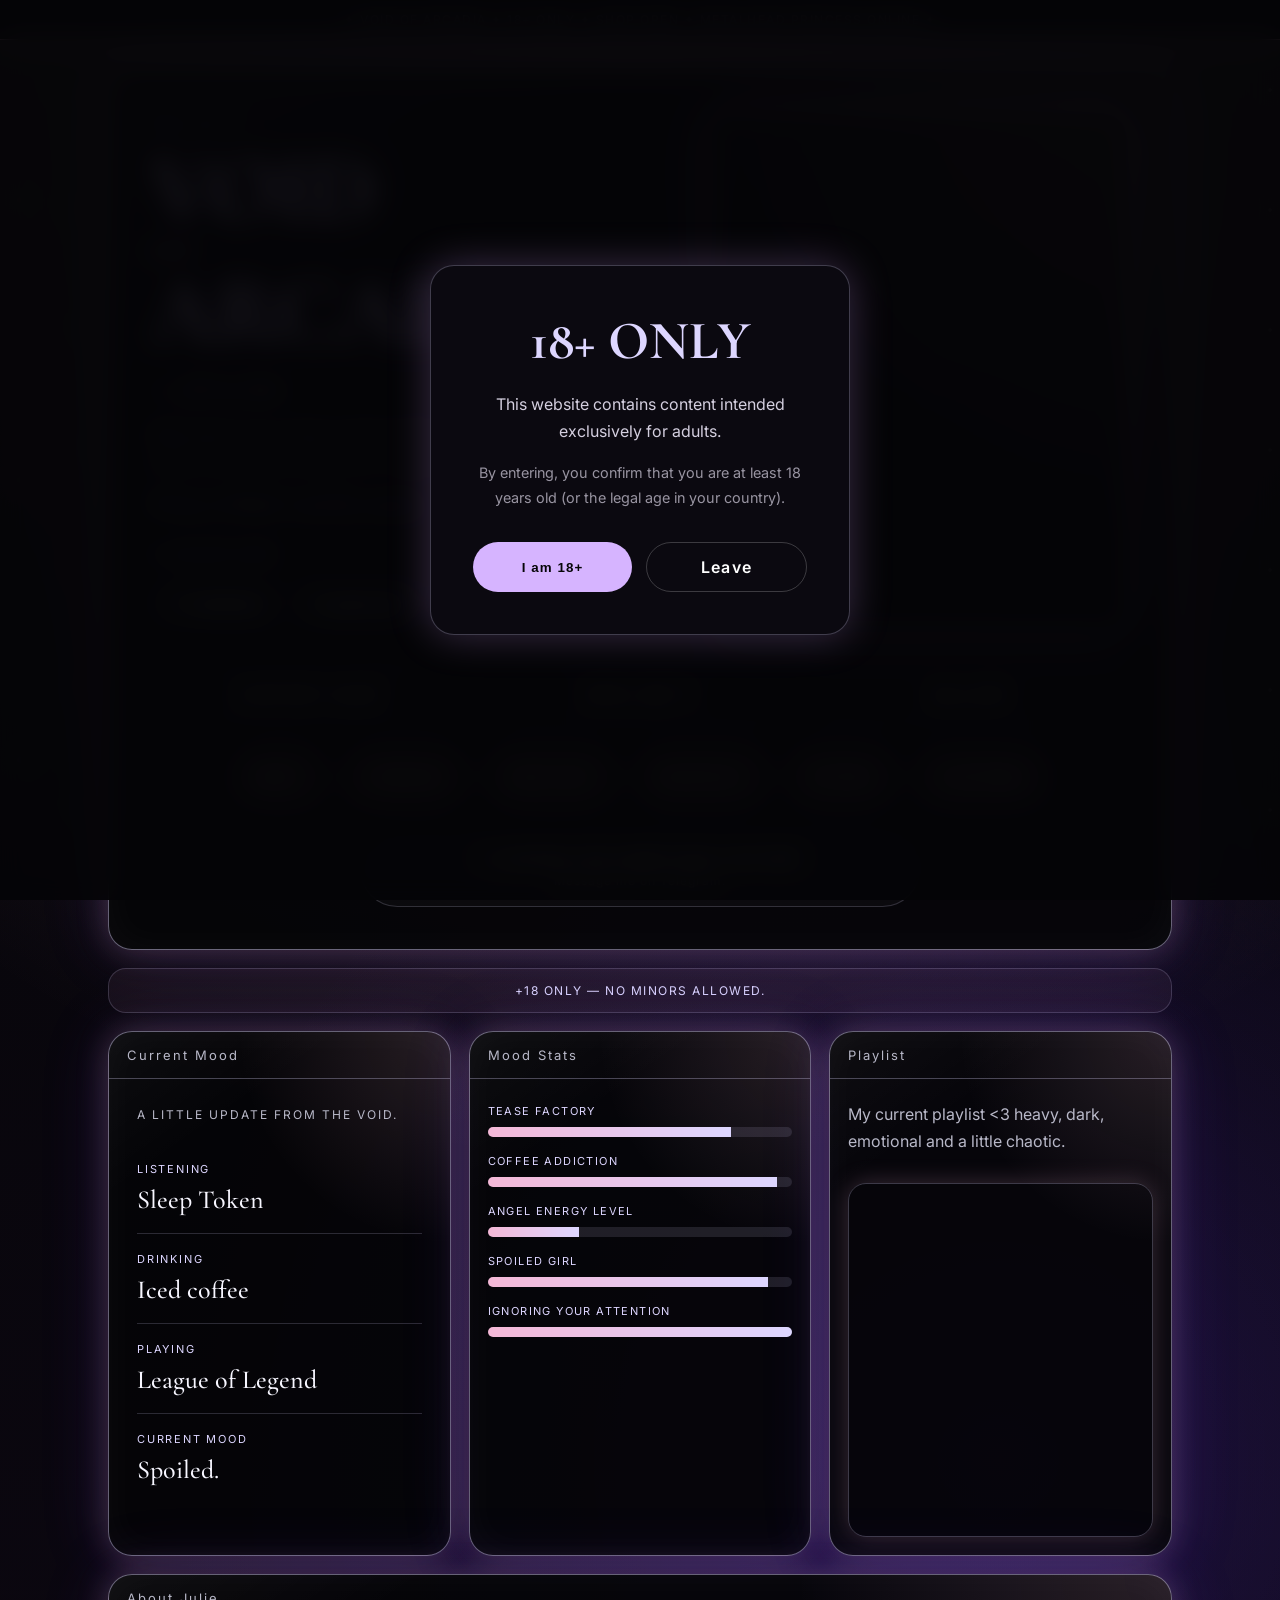
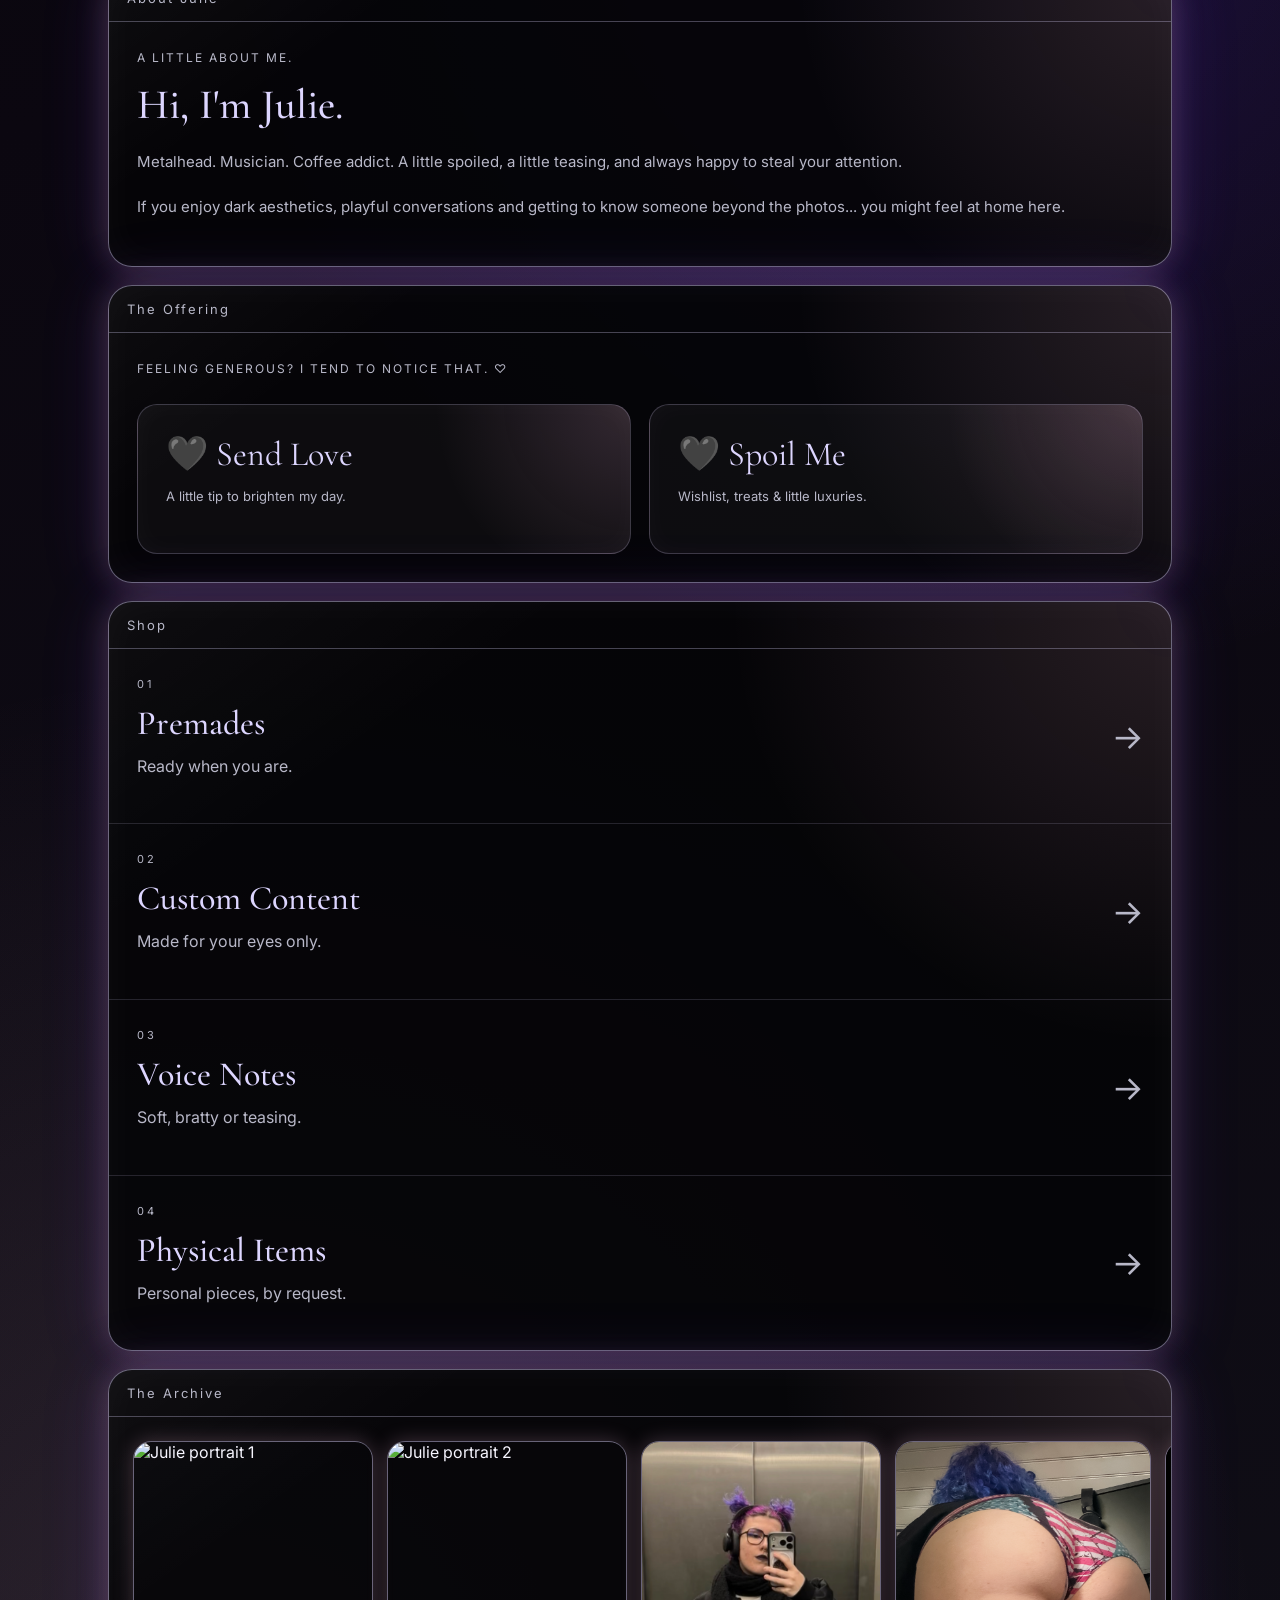
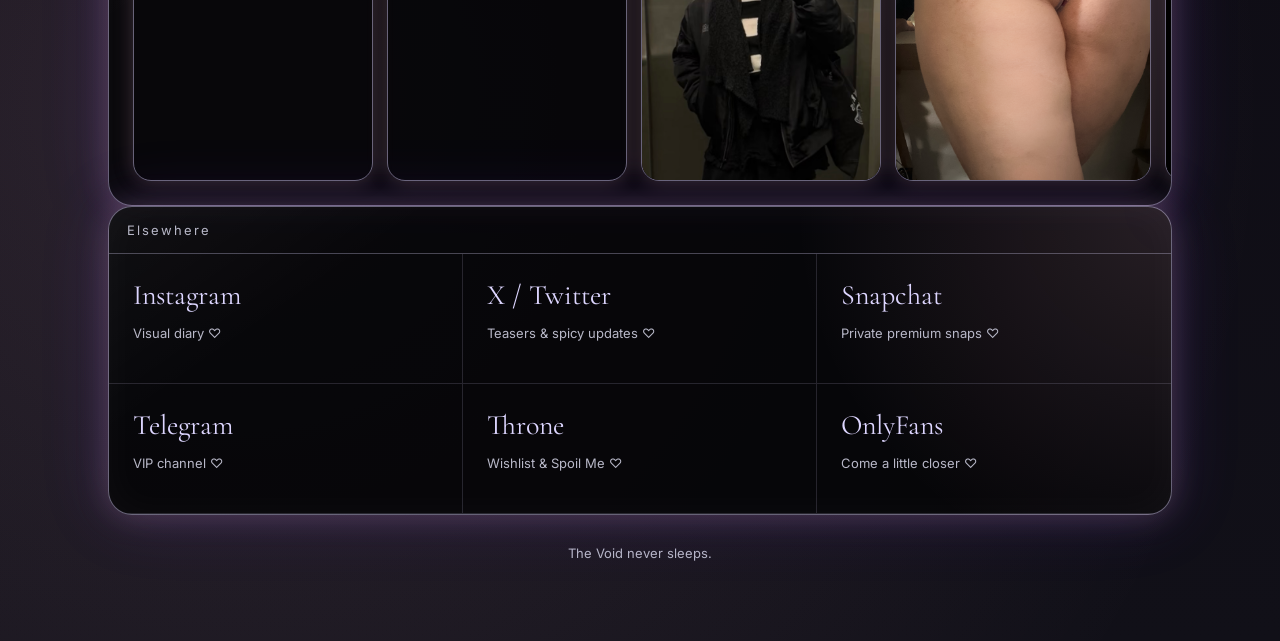
==== index.html @ 0a4e1afe "index.html" ====
<!DOCTYPE html>
<html lang="en">
<head>
  <meta charset="UTF-8" />
  <meta name="viewport" content="width=device-width, initial-scale=1.0" />
  <title>Void of Arcadia</title>

  <link rel="preconnect" href="https://fonts.googleapis.com">
  <link rel="preconnect" href="https://fonts.gstatic.com" crossorigin>
  <link href="https://fonts.googleapis.com/css2?family=Cormorant+Garamond:wght@400;500;600;700&family=Inter:wght@300;400;500;600;700&display=swap" rel="stylesheet">

  <link rel="stylesheet" href="style.css" />
</head>

<body>
  <div class="top-ticker">
    ✦ VOID OF ARCADIA ✦ 18+ ONLY ✦ SHOP OPEN ✦ METALHEAD PRINCESS ONLINE ✦
  </div>

  <div id="age-gate" class="age-gate">
  <div class="age-box">
    <h2>18+ ONLY</h2>

    <p>
      This website contains content intended exclusively for adults.
    </p>

    <p class="age-small">
      By entering, you confirm that you are at least 18 years old (or the legal age in your country).
    </p>

    <div class="age-buttons">
   <button id="enter-site" type="button">I am 18+</button>
      <a href="https://google.com">Leave</a>
    </div>
  </div>
</div>
  
  <main class="page">

    <section class="hero">
      <div class="hero-text">
        <p class="eyebrow">Welcome</p>

        <h1 class="logo-title">
          <span>VOID</span>
          <span>OF</span>
          <span>ARCADIA</span>
        </h1>

        <p class="call-name">— call me Julie.</p>

        <p class="hero-line">Welcome to my little corner of the Void.</p>
        <p class="hero-subline">Where heavy music meets soft obsession.</p>

        <p class="signature">Pretty in black. Loud by nature.</p>

        <p class="online-status">✦ online now</p>

        <div class="tag-list">
          <span>🖤 metalhead</span>
          <span>🎮 gamer girl</span>
          <span>☕ coffee addict</span>
        </div>
      </div>

      <div class="portrait-frame">
  <video
    autoplay
    muted
    loop
    playsinline
    preload="auto">
    <source src="assets/images/PDP.MP4" type="video/mp4">
    Your browser does not support the video tag.
  </video>
</div>

<div class="content-line">

    <span class="active">Brat</span>

    <span class="separator">•</span>

    <span class="active">Femdom</span>

    <span class="separator">•</span>

    <span class="active">Age Play</span>

    <span class="separator">•</span>

    <span class="active">Roleplay</span>

    <span class="separator">•</span>

    <span class="active">Fetish</span>

    <span class="separator">•</span>

    <span class="active">Customs</span>

</div>

<div class="telegram-cta">
    <a href="https://t.me/voidofarcadia" target="_blank" rel="noopener noreferrer">
        <span>✦ Looking for something custom?</span>
        <small>Message me on Telegram.</small>
    </a>
</div>

<nav class="hero-nav">
  <a href="https://onlyfans.com/voidofarcadia" target="_blank" rel="noopener noreferrer">
    Content Shop
</a>
  <a href="https://throne.com/void_of_arcadia" target="_blank" rel="noopener noreferrer">
        Spoil Me ♡
    </a>
    <a href="#gallery">Gallery</a>
</nav>
    </section>

    <section class="age-warning">
  +18 only — no minors allowed.
</section>

<section class="dashboard">

  <article class="panel mood-panel">
    <div class="panel-header">Current Mood</div>

    <div class="panel-content">
      <p class="section-intro">A little update from the Void.</p>

      <div class="mood-list">
        <div class="mood-item">
          <span>Listening</span>
          <strong>Sleep Token</strong>
        </div>

        <div class="mood-item">
          <span>Drinking</span>
          <strong>Iced coffee</strong>
        </div>

        <div class="mood-item">
          <span>Playing</span>
          <strong>League of Legend</strong>
        </div>

        <div class="mood-item">
          <span>Current mood</span>
          <strong>Spoiled.</strong>
        </div>
      </div>
    </div>
  </article>

  <article class="panel stats-panel">
    <div class="panel-header">Mood Stats</div>

  <div class="status-list">

  <div>
    <span>Tease Factory</span>
    <div class="bar"><span style="width:80%"></span></div>
  </div>

  <div>
    <span>Coffee Addiction</span>
    <div class="bar"><span style="width:95%"></span></div>
  </div>

  <div>
    <span>Angel Energy Level</span>
    <div class="bar"><span style="width:30%"></span></div>
  </div>

  <div>
    <span>Spoiled Girl</span>
    <div class="bar"><span style="width:92%"></span></div>
  </div>

  <div>
    <span>Ignoring your attention</span>
    <div class="bar"><span style="width:100%"></span></div>
  </div>
  </article>

  <article class="panel playlist-panel">
    <div class="panel-header">Playlist</div>

   <p class="panel-text">
  My current playlist &lt;3 heavy, dark, emotional and a little chaotic.
</p>

    <div class="spotify-player">
      <iframe
        style="border-radius:12px"
        src="https://open.spotify.com/embed/playlist/5ngXrhkCPc4Lo2xUc4wAb2?utm_source=generator&theme=0&si=b8b03e64f0634dab"
        width="100%"
        height="352"
        frameborder="0"
        allowfullscreen
        allow="autoplay; clipboard-write; encrypted-media; fullscreen; picture-in-picture"
        loading="lazy">
      </iframe>
    </div>
  </article>

</section>

<section class="panel about-panel">
  <div class="panel-header">About Julie</div>

  <div class="panel-content">
    <p class="section-intro">A little about me.</p>

    <h2 class="about-title">Hi, I'm Julie.</h2>

    <p class="about-text">
      Metalhead. Musician. Coffee addict. A little spoiled, a little teasing,
      and always happy to steal your attention.
    </p>

    <p class="about-text">
      If you enjoy dark aesthetics, playful conversations and getting to know
      someone beyond the photos... you might feel at home here.
    </p>
  </div>
</section>

   <section class="panel offering-panel" id="offering">
  <div class="panel-header">The Offering</div>

  <div class="panel-content">
    <p class="section-intro">
      Feeling generous? I tend to notice that. ♡
    </p>

    <div class="offering-menu">
      <a href="https://paypal.me/Voidofarcadia" target="_blank" rel="noopener noreferrer">
        <span>🖤 Send Love</span>
        <strong>A little tip to brighten my day.</strong>
      </a>

      <a href="https://throne.com/void_of_arcadia" target="_blank" rel="noopener noreferrer">
    <span>🖤 Spoil Me</span>
    <strong>Wishlist, treats & little luxuries.</strong>
</a>
    </div>
  </div>
</section>

 <section class="panel shop-panel" id="shop">

    <div class="panel-header">
        Shop
    </div>

<div class="shop-menu">

    <a href="#" class="shop-item">
        <div>
            <span class="shop-id">01</span>
            <h2>Premades</h2>
         <p>Ready when you are.</p>
        </div>

        <span class="shop-arrow">→</span>
    </a>

    <a href="#" class="shop-item">
        <div>
            <span class="shop-id">02</span>
            <h2>Custom Content</h2>
        <p>Made for your eyes only.</p>
        </div>

        <span class="shop-arrow">→</span>
    </a>

    <a href="#" class="shop-item">
        <div>
            <span class="shop-id">03</span>
            <h2>Voice Notes</h2>
         <p>Soft, bratty or teasing.</p>
        </div>

        <span class="shop-arrow">→</span>
    </a>

    <a href="#" class="shop-item">
        <div>
            <span class="shop-id">04</span>
            <h2>Physical Items</h2>
       <p>Personal pieces, by request.</p>
        </div>

        <span class="shop-arrow">→</span>
    </a>

</div>

</section>

   <section class="panel archive-panel" id="gallery">
  <div class="panel-header">The Archive</div>

<div class="archive-slider">
  <img src="assets/images/gallery-01.png" alt="Julie portrait 1">
  <img src="assets/images/gallery-02.jpg" alt="Julie portrait 2">
  <img src="assets/images/gallery-03.jpg" alt="Julie portrait 3">
  <img src="assets/images/gallery-04.png" alt="Julie portrait 4">
  <img src="assets/images/gallery-05.png" alt="Julie portrait 5">
  <img src="assets/images/gallery-06.png" alt="Julie portrait 6">
  <img src="assets/images/gallery-07.png" alt="Julie portrait 7">
</div>
</section>

<div class="lightbox" id="lightbox">
  <button class="lightbox-close">×</button>
  <img src="" alt="" />
</div>


    <section class="panel" id="links">
      <div class="panel-header">Elsewhere</div>

      <div class="links-menu">

 <a href="https://www.instagram.com/void.of.arcadia/" target="_blank" rel="noopener noreferrer">
    <span>Instagram</span>
    <strong>Visual diary ♡</strong>
</a>

 <a href="https://x.com/VoidofArcadia" target="_blank" rel="noopener noreferrer">
    <span>X / Twitter</span>
    <strong>Teasers & spicy updates ♡</strong>
</a>

<a href="https://www.snapchat.com/add/voidofarcadia" target="_blank" rel="noopener noreferrer">
    <span>Snapchat</span>
    <strong>Private premium snaps ♡</strong>
</a>

 <a href="https://t.me/+NhUw_gKy7bZhNWE0" target="_blank" rel="noopener noreferrer">
    <span>Telegram</span>
    <strong>VIP channel ♡</strong>
</a>

 <a href="https://throne.com/void_of_arcadia" target="_blank" rel="noopener noreferrer">
  <span>Throne</span>
  <strong>Wishlist & Spoil Me ♡</strong>
</a>

<a href="https://onlyfans.com/voidofarcadia" target="_blank" rel="noopener noreferrer">
    <span>OnlyFans</span>
    <strong>Come a little closer ♡</strong>
</a>

</div>
    </section>

    <footer>
      The Void never sleeps.
    </footer>

  </main>

  <script src="script.js"></script>
</body>
</html>
---- style.css ----
* {
  box-sizing: border-box;
}

html,
body {
  width: 100%;
  overflow-x: hidden;
}

:root {
  --black: #050507;
  --violet: #6e3cff;
  --rose: #f4b8d7;
  --rose-light: #ffd8ea;
  --rose-dark: #d88cb4;
  --lavender: #ddd6ff;
  --chrome: #b8b8c8;
  --white: #f7f6ff;
  --panel: rgba(5, 5, 7, 0.9);
  --border: rgba(221, 214, 255, 0.45);
  --border-soft: rgba(221, 214, 255, 0.18);
}

/* GLOBAL */

body {
  margin: 0;
  min-height: 100vh;
  color: var(--white);
  font-family: "Inter", sans-serif;
  background:
    radial-gradient(circle at 50% 0%, rgba(244, 184, 215, 0.24), transparent 30%),
    radial-gradient(circle at 78% 38%, rgba(110, 60, 255, 0.2), transparent 32%),
    radial-gradient(circle at 18% 86%, rgba(244, 184, 215, 0.13), transparent 30%),
    linear-gradient(180deg, #050507, #0b0710 45%, #111018);
}

/* STARS */

body::before {
  content: "";
  position: fixed;
  inset: 0;
  pointer-events: none;
  z-index: -2;
  background-image:
    radial-gradient(circle, rgba(255, 255, 255, 0.95) 0 1.5px, transparent 2px),
    radial-gradient(circle, rgba(221, 214, 255, 0.85) 0 2px, transparent 3px),
    radial-gradient(circle, rgba(244, 184, 215, 0.78) 0 2.5px, transparent 4px);
  background-size: 120px 120px, 190px 190px, 280px 280px;
  background-position: 10px 30px, 70px 120px, 160px 60px;
  opacity: 0.54;
  animation: starsDrift 40s linear infinite, starsTwinkle 3.8s ease-in-out infinite;
}

/* PREMIUM BACKGROUND GRAIN */

body::after {
  content: "";
  position: fixed;
  inset: -80px;
  pointer-events: none;
  z-index: 0;
  background:
    radial-gradient(circle at center, transparent 35%, rgba(0, 0, 0, 0.45) 100%),
    url("data:image/svg+xml,%3Csvg viewBox='0 0 220 220' xmlns='http://www.w3.org/2000/svg'%3E%3Cfilter id='noiseFilter'%3E%3CfeTurbulence type='fractalNoise' baseFrequency='0.9' numOctaves='4' stitchTiles='stitch'/%3E%3C/filter%3E%3Crect width='100%25' height='100%25' filter='url(%23noiseFilter)' opacity='0.42'/%3E%3C/svg%3E");
  opacity: 0.11;
  mix-blend-mode: soft-light;
  animation: premiumGrain 0.14s steps(2) infinite;
}

@keyframes starsDrift {
  from { background-position: 10px 30px, 70px 120px, 160px 60px; }
  to { background-position: 180px 220px, -120px 280px, 320px -160px; }
}

@keyframes starsTwinkle {
  0%, 100% {
    opacity: 0.34;
    filter: drop-shadow(0 0 2px rgba(221, 214, 255, 0.4));
  }

  50% {
    opacity: 0.88;
    filter:
      drop-shadow(0 0 6px rgba(221, 214, 255, 0.9))
      drop-shadow(0 0 16px rgba(244, 184, 215, 0.75));
  }
}

@keyframes premiumGrain {
  0% { transform: translate(0, 0); }
  25% { transform: translate(-18px, 12px); }
  50% { transform: translate(14px, -16px); }
  75% { transform: translate(-10px, -8px); }
  100% { transform: translate(16px, 10px); }
}

.top-ticker {
  padding: 12px;
  text-align: center;
  font-size: 12px;
  letter-spacing: 1.5px;
  color: var(--lavender);
  background: rgba(5, 5, 7, 0.96);
  border-bottom: 1px solid var(--rose);
  box-shadow: 0 0 22px rgba(244, 184, 215, 0.45);
}

.page {
  position: relative;
  z-index: 1;
  width: min(94vw, 1100px);
  margin: 0 auto;
  padding: 28px 18px 80px;
}

/* SHARED PANELS */

.hero,
.panel {
  position: relative;
  overflow: hidden;
  border-radius: 24px;
  border: 1px solid var(--border);
  background:
    linear-gradient(145deg, rgba(255, 255, 255, 0.035), transparent 22%),
    radial-gradient(circle at top right, rgba(244, 184, 215, 0.14), transparent 34%),
    var(--panel);
  box-shadow:
    0 0 32px rgba(244, 184, 215, 0.22),
    0 0 70px rgba(110, 60, 255, 0.16),
    inset 0 0 40px rgba(255, 255, 255, 0.035);
  transition: 0.25s ease;
}

.hero::before,
.panel::before {
  content: "";
  position: absolute;
  inset: 0;
  pointer-events: none;
  background:
    linear-gradient(
      115deg,
      transparent 0%,
      transparent 36%,
      rgba(255, 255, 255, 0.055) 50%,
      transparent 64%,
      transparent 100%
    );
  transform: translateX(-120%);
  animation: panelSheen 10s ease-in-out infinite;
}

.hero:hover,
.panel:hover {
  border-color: rgba(244, 184, 215, 0.58);
  box-shadow:
    0 0 42px rgba(244, 184, 215, 0.32),
    0 0 90px rgba(110, 60, 255, 0.22),
    inset 0 0 45px rgba(255, 255, 255, 0.045);
}

.hero > *,
.panel > * {
  position: relative;
  z-index: 1;
}

@keyframes panelSheen {
  0%, 72% { transform: translateX(-120%); }
  100% { transform: translateX(120%); }
}

.panel-header {
  padding: 15px 18px;
  border-bottom: 1px solid rgba(221, 214, 255, 0.3);
  color: var(--chrome);
  font-size: 13px;
  letter-spacing: 2px;
}

.panel-content {
  padding: 28px;
}

.panel-text {
  margin: 22px 18px 28px;
  color: var(--chrome);
  line-height: 1.7;
  font-size: 16px;
}

.section-intro {
  margin: 0;
  color: var(--chrome);
  letter-spacing: 2px;
  font-size: 12px;
  text-transform: uppercase;
}

/* HERO */

.hero {
  padding: 42px;
  display: grid;
  grid-template-columns: minmax(0, 1fr) 420px;
  grid-template-areas:
    "text portrait"
    "nav nav"
    "content content"
    "telegram telegram";
  gap: 36px 56px;
  align-items: center;
}

.hero-text {
  grid-area: text;
  min-width: 0;
}

.eyebrow {
  margin: 0 0 22px;
  color: var(--chrome);
  font-size: 12px;
  letter-spacing: 4px;
}

.logo-title {
  margin: 0;
  font-family: "Cormorant Garamond", serif;
  font-size: clamp(58px, 8vw, 92px);
  font-weight: 600;
  line-height: 0.82;
  color: var(--lavender);
  text-shadow:
    0 0 20px rgba(244, 184, 215, 0.45),
    0 0 32px rgba(110, 60, 255, 0.55);
}

.logo-title span {
  display: block;
}

.logo-title span:nth-child(2) {
  font-size: 30%;
  letter-spacing: 8px;
  color: var(--chrome);
  margin: 12px 0;
}

.call-name {
  margin: 24px 0 0;
  font-family: "Cormorant Garamond", serif;
  font-size: 24px;
  font-style: italic;
  color: var(--lavender);
}

.hero-line {
  margin: 18px 0 8px;
  max-width: 430px;
  font-size: 16px;
  font-weight: 300;
  letter-spacing: 1.4px;
  line-height: 1.7;
  color: rgba(247, 246, 255, 0.86);
}

.hero-subline {
  margin: 0 0 16px;
  font-size: 12px;
  letter-spacing: 1px;
  text-transform: uppercase;
  color: rgba(184, 184, 200, 0.78);
}

.signature {
  margin: 18px 0 28px;
  font-family: "Cormorant Garamond", serif;
  font-size: 24px;
  font-style: italic;
  color: var(--lavender);
}

.online-status {
  margin: 0 0 22px;
  color: var(--lavender);
  font-size: 13px;
  letter-spacing: 2px;
  text-transform: uppercase;
}

/* HERO TAGS */

.tag-list {
  display: flex;
  gap: 12px;
  flex-wrap: nowrap;
  justify-content: flex-start;
  overflow-x: auto;
  overflow-y: hidden;
  width: 100%;
  padding-bottom: 4px;
  scrollbar-width: none;
}

.tag-list::-webkit-scrollbar {
  display: none;
}

.tag-list span {
  flex: 0 0 auto;
  white-space: nowrap;
  padding: 10px 18px;
  border-radius: 999px;
  border: 1px solid rgba(221, 214, 255, 0.3);
  background: rgba(17, 16, 24, 0.5);
  font-size: 14px;
  font-weight: 500;
}

/* PORTRAIT */

.portrait-frame {
  grid-area: portrait;
  width: 100%;
  max-width: 420px;
  margin: 0 auto;
  padding: 8px;
  border-radius: 26px;
  border: 1px solid rgba(244, 184, 215, 0.55);
  box-shadow:
    0 0 24px rgba(244, 184, 215, 0.35),
    0 0 46px rgba(110, 60, 255, 0.25);
}

.portrait-frame img,
.portrait-frame video {
  display: block;
  width: 100%;
  aspect-ratio: 4 / 5;
  object-fit: cover;
  border-radius: 20px;
}

/* HERO NAV */

.hero-nav {
  grid-area: nav;
  display: grid;
  grid-template-columns: repeat(3, 1fr);
  gap: 14px;
}

.hero-nav a,
.panel-button {
  position: relative;
  overflow: hidden;
  padding: 16px 10px;
  color: var(--white);
  text-align: center;
  text-decoration: none;
  text-transform: uppercase;
  letter-spacing: 2px;
  border-top: 1px solid rgba(184, 184, 200, 0.55);
  border-bottom: 1px solid rgba(184, 184, 200, 0.55);
  transition: 0.25s ease;
}

.hero-nav a:hover,
.panel-button:hover {
  color: var(--lavender);
  text-shadow: 0 0 14px rgba(244, 184, 215, 0.75);
  transform: translateY(-2px);
}

/* CONTENT LINE */

.content-line {
  grid-area: content;
  width: 100%;
  display: flex;
  justify-content: center;
  align-items: center;
  flex-wrap: wrap;
  gap: 14px;
  margin: 0 auto;
  text-align: center;
}

.content-line .separator {
  color: rgba(221, 214, 255, 0.35);
}

.content-line .active {
  position: relative;
  padding: 10px 16px;
  border-radius: 999px;
  color: var(--white);
  letter-spacing: 2px;
  text-transform: uppercase;
  font-size: 13px;
  background: rgba(244, 184, 215, 0.08);
  border: 1px solid rgba(244, 184, 215, 0.28);
  box-shadow: 0 0 18px rgba(244, 184, 215, 0.38);
  animation: activeFloat 2.8s ease-in-out infinite, activeGlow 2.2s ease-in-out infinite;
}

.content-line .active:hover {
  transform: translateY(-4px) scale(1.08);
  background: rgba(244, 184, 215, 0.18);
  border-color: rgba(244, 184, 215, 0.75);
  box-shadow:
    0 0 18px rgba(244, 184, 215, 0.75),
    0 0 38px rgba(110, 60, 255, 0.45);
}

.content-line .active:nth-child(1) { animation-delay: 0s; }
.content-line .active:nth-child(3) { animation-delay: 0.4s; }
.content-line .active:nth-child(5) { animation-delay: 0.8s; }
.content-line .active:nth-child(7) { animation-delay: 1.2s; }
.content-line .active:nth-child(9) { animation-delay: 1.6s; }

@keyframes activeFloat {
  0%, 100% { transform: translateY(0) scale(1); }
  50% { transform: translateY(-4px) scale(1.04); }
}

@keyframes activeGlow {
  0%, 100% {
    box-shadow:
      0 0 10px rgba(244, 184, 215, 0.35),
      0 0 22px rgba(244, 184, 215, 0.22);
  }

  50% {
    box-shadow:
      0 0 18px rgba(244, 184, 215, 0.75),
      0 0 38px rgba(110, 60, 255, 0.5);
  }
}

/* TELEGRAM CTA */

.telegram-cta {
  grid-area: telegram;
  width: 100%;
  display: flex;
  justify-content: center;
  align-items: center;
  margin: 0 auto;
}

.telegram-cta a {
  width: min(100%, 560px);
  display: flex;
  flex-direction: column;
  justify-content: center;
  align-items: center;
  text-align: center;
  padding: 18px 30px;
  border: 1px solid rgba(221, 214, 255, 0.18);
  border-radius: 999px;
  background: rgba(255, 255, 255, 0.025);
  text-decoration: none;
  color: #f3eefc;
  transition: 0.3s;
}

.telegram-cta span {
  display: block;
  width: 100%;
  text-align: center;
  font-size: 13px;
  font-weight: 700;
  letter-spacing: 0.16em;
  text-transform: uppercase;
}

.telegram-cta small {
  display: block;
  width: 100%;
  text-align: center;
  margin-top: 6px;
  font-size: 12px;
  letter-spacing: 0.08em;
  opacity: 0.72;
}

.telegram-cta a:hover {
  border-color: #d7b4ff;
  box-shadow: 0 0 22px rgba(206, 150, 255, 0.28);
  transform: translateY(-2px);
}

/* DASHBOARD */

.dashboard {
  margin-top: 18px;
  display: grid;
  grid-template-columns: repeat(3, 1fr);
  gap: 18px;
}

.status-list {
  padding: 20px 18px 10px;
  display: grid;
  gap: 12px;
}

.status-list span {
  color: var(--lavender);
  text-transform: uppercase;
  font-size: 11px;
  letter-spacing: 1.4px;
}

.status-list strong {
  color: var(--white);
  font-weight: 400;
}

.warning {
  margin: 12px 18px 20px;
  padding: 12px;
  border: 1px solid rgba(221, 214, 255, 0.25);
  border-radius: 14px;
  color: var(--lavender);
  font-size: 13px;
}

.bar {
  height: 10px;
  margin-top: 8px;
  background: rgba(221, 214, 255, 0.12);
  border-radius: 999px;
  overflow: hidden;
}

.bar span {
  display: block;
  height: 100%;
  background: linear-gradient(90deg, var(--rose), var(--lavender));
}

.mood-list {
  margin-top: 22px;
}

.mood-item {
  padding: 18px 0;
  border-bottom: 1px solid var(--border-soft);
}

.mood-item:last-child {
  border-bottom: none;
}

.mood-item span {
  display: block;
  margin-bottom: 8px;
  color: var(--lavender);
  font-size: 11px;
  letter-spacing: 1.8px;
  text-transform: uppercase;
}

.mood-item strong {
  color: var(--white);
  font-family: "Cormorant Garamond", serif;
  font-size: 26px;
  font-weight: 500;
}

/* SPOTIFY */

.spotify-player {
  margin: 18px;
  border-radius: 18px;
  overflow: hidden;
  border: 1px solid rgba(221, 214, 255, 0.25);
  box-shadow: 0 0 24px rgba(244, 184, 215, 0.22);
}

.spotify-player iframe {
  display: block;
  border: 0;
}

/* ABOUT / JOURNAL / SECTION SPACING */

.about-panel,
.journal-panel,
.shop-panel,
.archive-panel,
.offering-panel {
  margin-top: 18px;
}

.about-title {
  margin: 14px 0;
  font-family: "Cormorant Garamond", serif;
  font-size: 42px;
  color: var(--lavender);
  font-weight: 500;
}

.about-text {
  margin: 18px 0;
  line-height: 1.8;
  color: var(--chrome);
  font-size: 15px;
}

.journal-entry {
  padding: 22px 0;
  border-bottom: 1px solid var(--border-soft);
}

.journal-entry:last-child {
  border-bottom: none;
}

.journal-entry span {
  display: block;
  margin-bottom: 12px;
  color: var(--lavender);
  font-size: 12px;
  letter-spacing: 2px;
  text-transform: uppercase;
}

.journal-entry p {
  margin: 0;
  max-width: 680px;
  color: var(--chrome);
  line-height: 1.8;
  font-size: 16px;
}

/* SHOP */

.shop-menu {
  display: flex;
  flex-direction: column;
}

.shop-item {
  position: relative;
  overflow: hidden;
  display: flex;
  justify-content: space-between;
  align-items: center;
  padding: 28px;
  text-decoration: none;
  color: white;
  border-bottom: 1px solid rgba(221, 214, 255, 0.15);
  transition: 0.25s ease;
}

.shop-item:last-child {
  border-bottom: none;
}

.shop-item:hover {
  background: rgba(244, 184, 215, 0.08);
  box-shadow: inset 4px 0 0 var(--rose);
}

.shop-id {
  display: block;
  margin-bottom: 12px;
  color: var(--chrome);
  letter-spacing: 3px;
  font-size: 11px;
}

.shop-item h2 {
  margin: 0;
  font-family: "Cormorant Garamond", serif;
  font-size: 34px;
  font-weight: 500;
  color: var(--lavender);
}

.shop-item p {
  margin-top: 10px;
  color: var(--chrome);
  max-width: 460px;
  line-height: 1.6;
}

.shop-arrow {
  font-size: 34px;
  color: var(--chrome);
  transition: 0.25s ease;
}

.shop-item:hover h2 {
  text-shadow: 0 0 18px rgba(244, 184, 215, 0.7);
}

.shop-item:hover p {
  color: rgba(247, 246, 255, 0.9);
}

.shop-item:hover .shop-arrow {
  transform: translateX(10px);
  color: var(--lavender);
}

/* ARCHIVE */

.archive-slider {
  padding: 24px;
  display: flex;
  gap: 14px;
  overflow-x: auto;
  scroll-snap-type: x mandatory;
  scrollbar-width: none;
  scroll-padding-left: 24px;
}

.archive-slider::-webkit-scrollbar {
  display: none;
}

.archive-slider img {
  flex: 0 0 240px;
  height: 340px;
  object-fit: cover;
  border-radius: 18px;
  border: 1px solid rgba(221, 214, 255, 0.45);
  box-shadow: 0 0 20px rgba(244, 184, 215, 0.24);
  cursor: pointer;
  scroll-snap-align: start;
  transition: transform 0.25s ease, box-shadow 0.25s ease;
}

.archive-slider img:hover {
  transform: scale(1.03);
  box-shadow: 0 0 34px rgba(244, 184, 215, 0.42);
}

/* LIGHTBOX */

.lightbox {
  position: fixed;
  inset: 0;
  z-index: 50;
  display: none;
  place-items: center;
  padding: 24px;
  background: rgba(5, 5, 7, 0.88);
  backdrop-filter: blur(10px);
}

.lightbox.active {
  display: grid;
}

.lightbox img {
  max-width: min(92vw, 900px);
  max-height: 86vh;
  object-fit: contain;
  border-radius: 22px;
  border: 1px solid rgba(244, 184, 215, 0.55);
  box-shadow:
    0 0 34px rgba(244, 184, 215, 0.45),
    0 0 58px rgba(110, 60, 255, 0.3);
}

.lightbox-close {
  position: fixed;
  top: 20px;
  right: 24px;
  width: 44px;
  height: 44px;
  border-radius: 999px;
  border: 1px solid rgba(244, 184, 215, 0.5);
  background: rgba(5, 5, 7, 0.85);
  color: var(--white);
  font-size: 28px;
  cursor: pointer;
}

/* LINKS + OFFERING */

.links-menu,
.offering-menu {
  display: grid;
  grid-template-columns: repeat(3, 1fr);
}

.offering-menu {
  margin-top: 28px;
  grid-template-columns: repeat(2, minmax(0, 1fr));
  gap: 18px;
  border-top: none;
}

.links-menu a,
.offering-menu a {
  position: relative;
  overflow: hidden;
  min-height: 130px;
  padding: 24px;
  text-decoration: none;
  color: var(--white);
  border-right: 1px solid rgba(221, 214, 255, 0.15);
  border-bottom: 1px solid rgba(221, 214, 255, 0.15);
  transition: 0.25s ease;
}

.links-menu a:nth-child(3n) {
  border-right: none;
}

.offering-menu a {
  min-height: 150px;
  padding: 28px;
  border: 1px solid rgba(221, 214, 255, 0.22);
  border-radius: 20px;
  background:
    radial-gradient(circle at top right, rgba(244, 184, 215, 0.16), transparent 38%),
    rgba(255, 255, 255, 0.035);
  box-shadow: inset 0 0 28px rgba(255, 255, 255, 0.03);
}

.links-menu a:hover,
.offering-menu a:hover {
  background: rgba(244, 184, 215, 0.08);
  box-shadow: inset 0 -4px 0 var(--rose);
}

.offering-menu a:hover {
  transform: translateY(-4px);
  background:
    radial-gradient(circle at top right, rgba(244, 184, 215, 0.25), transparent 40%),
    rgba(244, 184, 215, 0.07);
  box-shadow:
    0 0 24px rgba(244, 184, 215, 0.22),
    inset 0 0 28px rgba(255, 255, 255, 0.04);
}

.links-menu span,
.offering-menu span {
  display: block;
  font-family: "Cormorant Garamond", serif;
  font-size: 28px;
  color: var(--lavender);
  margin-bottom: 12px;
}

.offering-menu span {
  font-size: 34px;
}

.links-menu strong,
.offering-menu strong {
  display: block;
  font-weight: 400;
  color: var(--chrome);
  font-size: 13px;
  line-height: 1.5;
}

.offering-menu strong {
  max-width: 220px;
}

.links-menu a:hover span,
.offering-menu a:hover span {
  text-shadow: 0 0 18px rgba(244, 184, 215, 0.7);
}

.links-menu a:hover strong,
.offering-menu a:hover strong {
  color: rgba(247, 246, 255, 0.9);
}

/* AGE WARNING + FOOTER */

.age-warning {
  margin-top: 18px;
  padding: 14px 18px;
  text-align: center;
  border: 1px solid var(--border-soft);
  border-radius: 18px;
  color: var(--lavender);
  background: rgba(244, 184, 215, 0.06);
  letter-spacing: 1.5px;
  text-transform: uppercase;
  font-size: 12px;
}

footer {
  padding: 30px 0 0;
  text-align: center;
  color: var(--chrome);
  font-size: 13px;
}

/* TABLET */

@media (max-width: 900px) {
  .hero {
    grid-template-columns: 1fr;
    grid-template-areas:
      "text"
      "portrait"
      "nav"
      "content"
      "telegram";
    text-align: center;
    padding: 32px 22px;
  }

  .hero-text {
    display: flex;
    flex-direction: column;
    align-items: center;
    text-align: center;
  }

  .hero-line,
  .hero-subline,
  .signature,
  .online-status,
  .call-name {
    margin-left: auto;
    margin-right: auto;
    text-align: center;
  }

  .tag-list {
    justify-content: center;
    flex-wrap: wrap;
  }

  .portrait-frame {
    max-width: 360px;
  }

  .dashboard,
  .links-menu,
  .offering-menu {
    grid-template-columns: 1fr;
  }

  .links-menu a,
  .offering-menu a {
    border-right: none;
  }

  .offering-menu strong {
    max-width: none;
  }

  .shop-item {
    padding: 24px;
  }

  .archive-slider img {
    flex-basis: 220px;
    height: 320px;
  }
}

/* MOBILE HERO FIX */

@media (max-width: 700px) {
  .page {
    width: 100%;
    max-width: 100%;
    padding: 16px 12px 60px;
  }

  .top-ticker {
    font-size: 10px;
    line-height: 1.5;
  }

  .hero,
  .panel {
    border-radius: 22px;
  }

  .hero {
    width: 100%;
    max-width: 100%;
    padding: 28px 16px;
    grid-template-columns: minmax(0, 1fr);
    grid-template-areas:
      "text"
      "portrait"
      "nav"
      "content"
      "telegram";
    gap: 24px;
    justify-items: center;
    text-align: center;
  }

  .hero-text {
    width: 100%;
    min-width: 0;
    display: flex;
    flex-direction: column;
    align-items: center;
    text-align: center;
  }

  .eyebrow {
    margin-bottom: 18px;
    text-align: center;
  }

  .logo-title {
    width: 100%;
    max-width: 100%;
    font-size: clamp(42px, 16vw, 66px);
    line-height: 0.86;
    text-align: center;
    overflow-wrap: anywhere;
  }

  .logo-title span:nth-child(2) {
    letter-spacing: 5px;
    margin: 8px 0;
  }

  .call-name {
    margin-top: 18px;
    font-size: 22px;
    text-align: center;
  }

  .hero-line {
    width: 100%;
    max-width: 300px;
    margin: 16px auto 8px;
    font-size: 14px;
    letter-spacing: 1px;
    text-align: center;
  }

  .hero-subline {
    max-width: 300px;
    margin: 0 auto 14px;
    font-size: 10px;
    line-height: 1.6;
    letter-spacing: 1.4px;
    text-align: center;
  }

  .signature {
    margin: 14px auto 24px;
    max-width: 300px;
    font-size: 22px;
    text-align: center;
  }

  .online-status {
    margin: 0 auto 18px;
    font-size: 12px;
    text-align: center;
  }

  .tag-list {
    width: 100%;
    justify-content: center;
    flex-wrap: wrap;
    gap: 10px;
    overflow: visible;
  }

  .tag-list span {
    font-size: 13px;
    padding: 9px 14px;
  }

  .portrait-frame {
    width: min(100%, 280px);
    max-width: 280px;
    margin: 0 auto;
  }

  .hero-nav {
    width: 100%;
    grid-template-columns: 1fr;
    gap: 10px;
  }

  .hero-nav a {
    width: 100%;
    padding: 15px 10px;
    font-size: 12px;
    letter-spacing: 2px;
  }

  .content-line {
    width: 100%;
    justify-content: center;
    gap: 9px;
  }

  .content-line .active {
    font-size: 10px;
    padding: 8px 11px;
    letter-spacing: 1px;
  }

  .content-line .separator {
    display: none;
  }

  .telegram-cta {
    width: 100%;
    margin: 0 auto;
  }

  .telegram-cta a {
    width: 100%;
    max-width: 320px;
    border-radius: 24px;
    padding: 16px 20px;
  }

  .telegram-cta span {
    font-size: 10px;
    letter-spacing: 0.12em;
  }

  .telegram-cta small {
    font-size: 11px;
  }

  .panel-content {
    padding: 22px 18px;
  }

  .panel-text {
    margin: 18px;
  }

  .about-title {
    font-size: 34px;
  }

  .shop-item {
    align-items: flex-start;
    gap: 18px;
  }

  .shop-item h2 {
    font-size: 30px;
  }

  .archive-slider {
    padding: 18px;
    scroll-padding-left: 18px;
  }

  .archive-slider img {
    flex-basis: 210px;
    height: 300px;
  }
}
.age-gate{
    position:fixed;
    inset:0;
    z-index:9999;

    display:flex;
    justify-content:center;
    align-items:center;

    background:rgba(5,5,7,.92);
    backdrop-filter:blur(12px);
}

.age-box{
    width:min(90%,420px);

    padding:42px;

    border-radius:24px;

    background:#0b0910;

    border:1px solid rgba(221,214,255,.25);

    text-align:center;

    box-shadow:
    0 0 40px rgba(214,162,255,.25);
}

.age-box h2{
    margin:0 0 18px;
    font-family:"Cormorant Garamond",serif;
    font-size:54px;
    color:#ddd6ff;
}

.age-box p{
    color:#d4cfdf;
    line-height:1.7;
}

.age-small{
    font-size:.9rem;
    opacity:.7;
}

.age-buttons{
    margin-top:32px;

    display:flex;
    gap:14px;
}

.age-buttons button,
.age-buttons a{

    flex:1;

    padding:14px;

    border-radius:999px;

    text-decoration:none;

    cursor:pointer;

    font-weight:600;

    letter-spacing:.08em;

    transition:.25s;
}

.age-buttons button{

    background:#d6b4ff;
    color:#050507;
    border:none;
}

.age-buttons a{

    color:white;

    border:1px solid rgba(255,255,255,.2);
}
.age-gate.hidden {
  display: none;
}
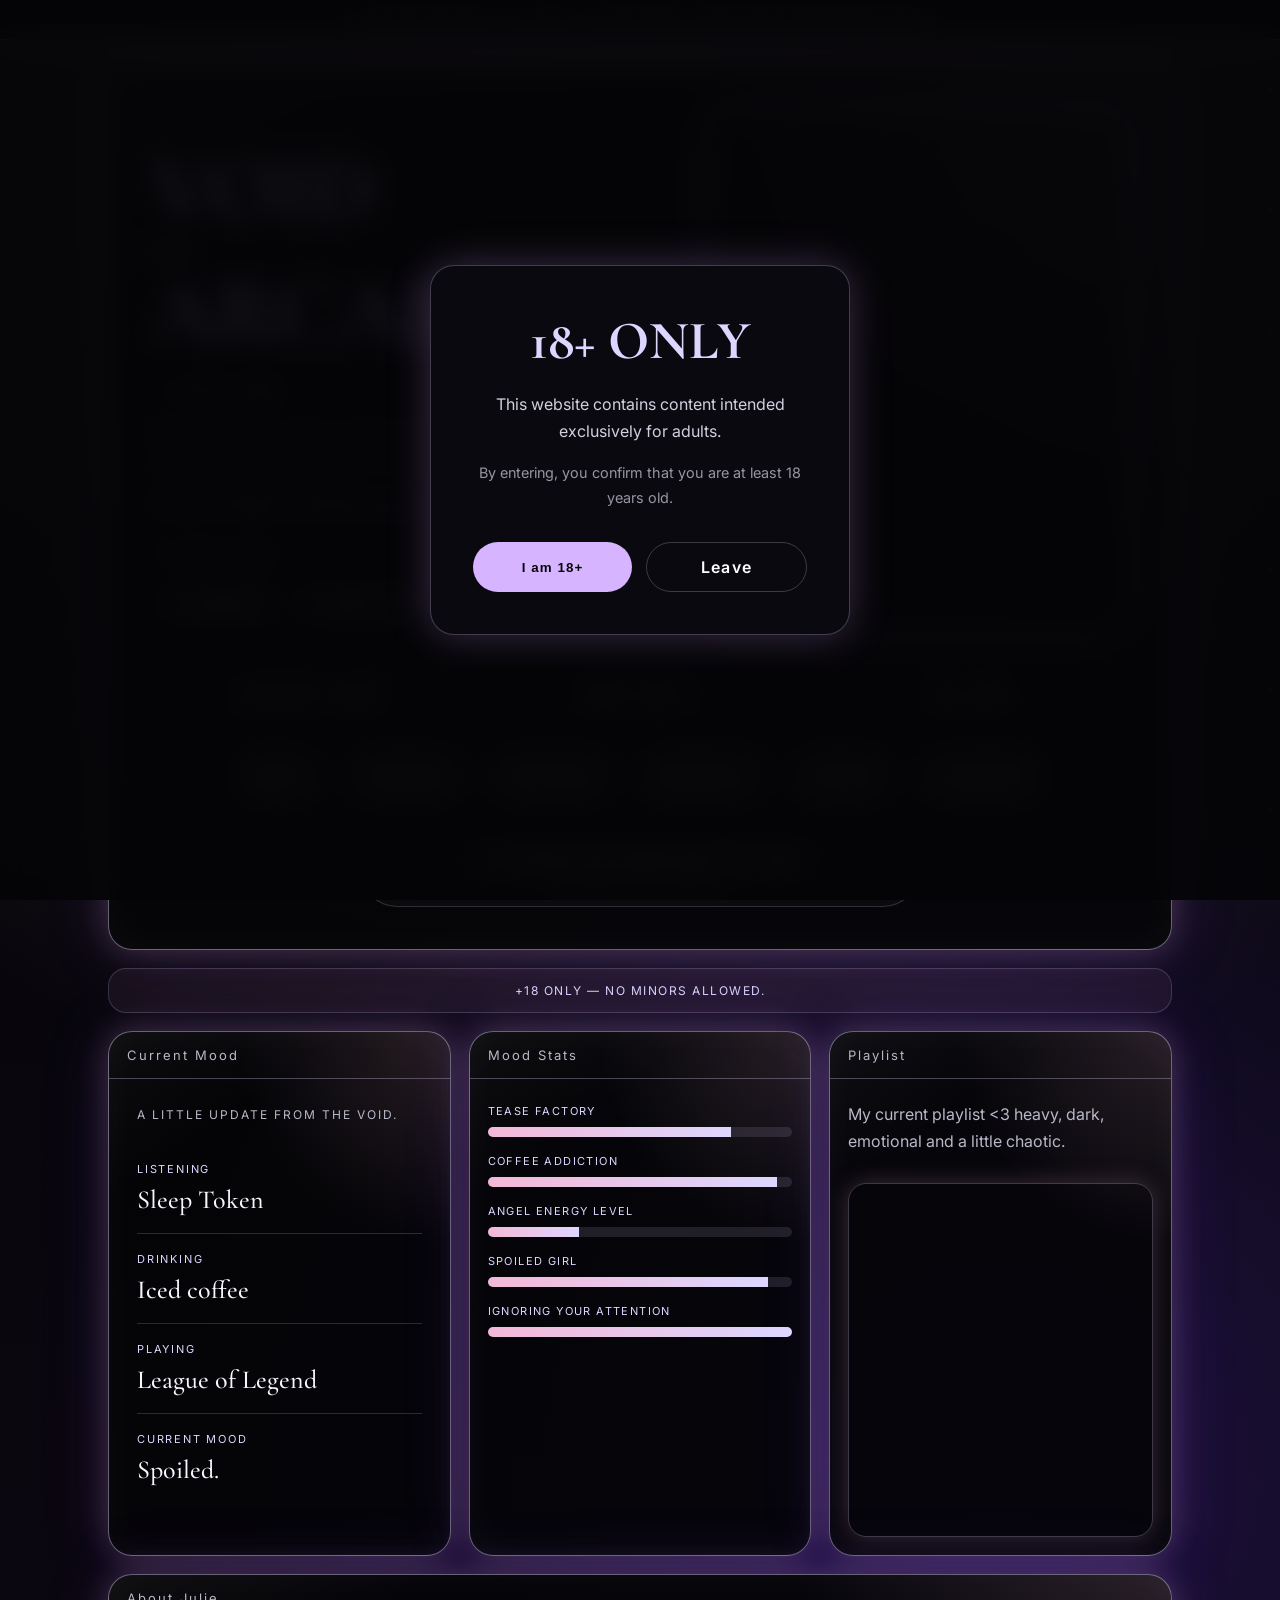
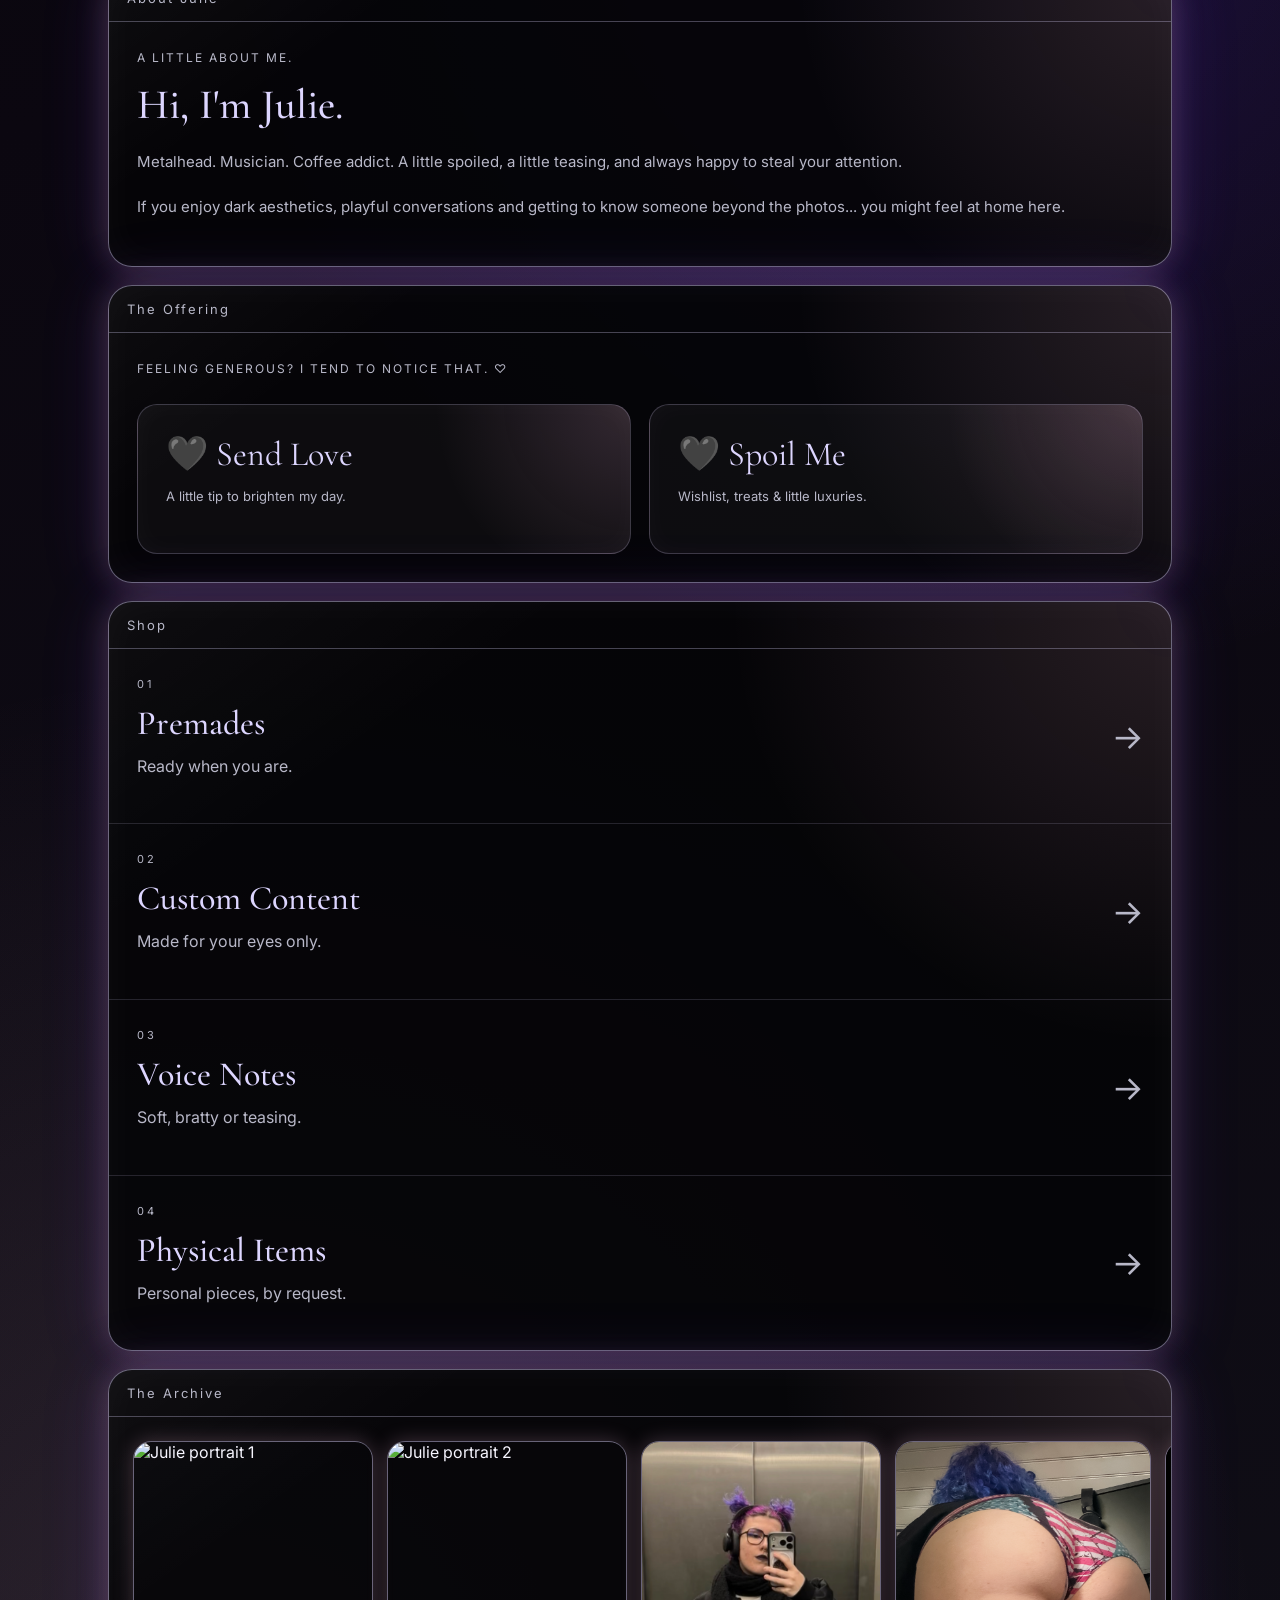
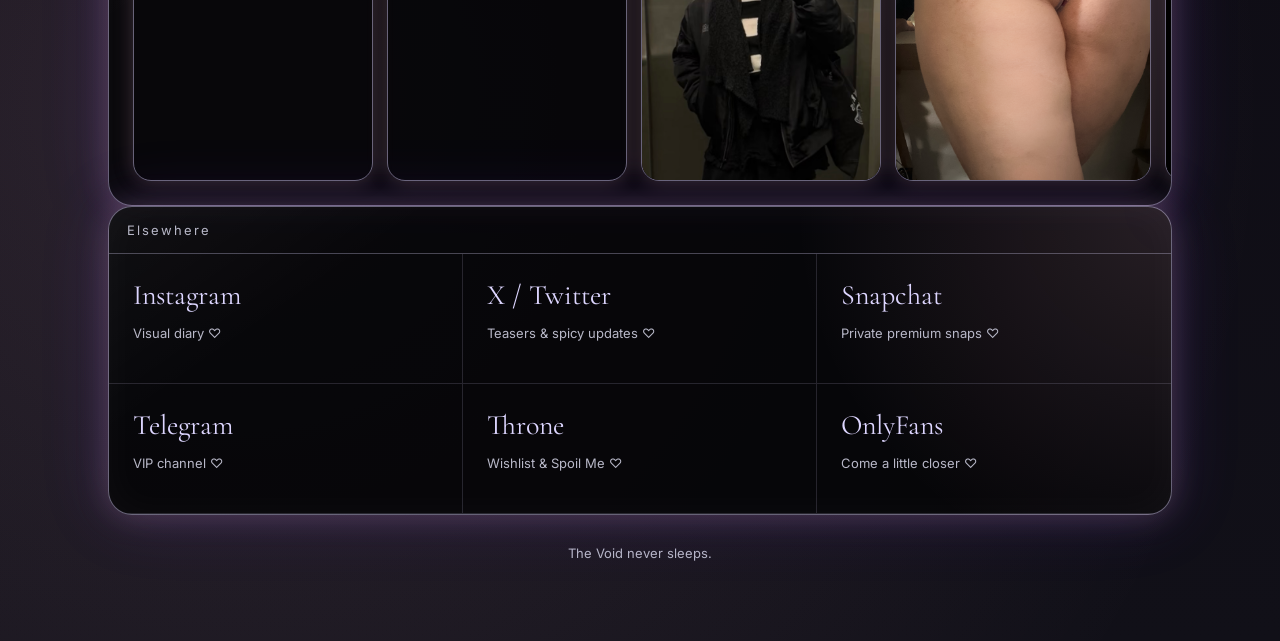
==== commit a182f07f: "index.html" ====
--- a/index.html
+++ b/index.html
@@ -13,28 +13,29 @@
 </head>
 
 <body>
+
+  <div id="age-gate" class="age-gate">
+    <div class="age-box">
+      <h2>18+ ONLY</h2>
+
+      <p>
+        This website contains content intended exclusively for adults.
+      </p>
+
+      <p class="age-small">
+        By entering, you confirm that you are at least 18 years old.
+      </p>
+
+      <div class="age-buttons">
+        <button id="enter-site" type="button">I am 18+</button>
+        <a href="https://google.com">Leave</a>
+      </div>
+    </div>
+  </div>
+
   <div class="top-ticker">
     ✦ VOID OF ARCADIA ✦ 18+ ONLY ✦ SHOP OPEN ✦ METALHEAD PRINCESS ONLINE ✦
   </div>
-
-  <div id="age-gate" class="age-gate">
-  <div class="age-box">
-    <h2>18+ ONLY</h2>
-
-    <p>
-      This website contains content intended exclusively for adults.
-    </p>
-
-    <p class="age-small">
-      By entering, you confirm that you are at least 18 years old (or the legal age in your country).
-    </p>
-
-    <div class="age-buttons">
-   <button id="enter-site" type="button">I am 18+</button>
-      <a href="https://google.com">Leave</a>
-    </div>
-  </div>
-</div>
   
   <main class="page">
 
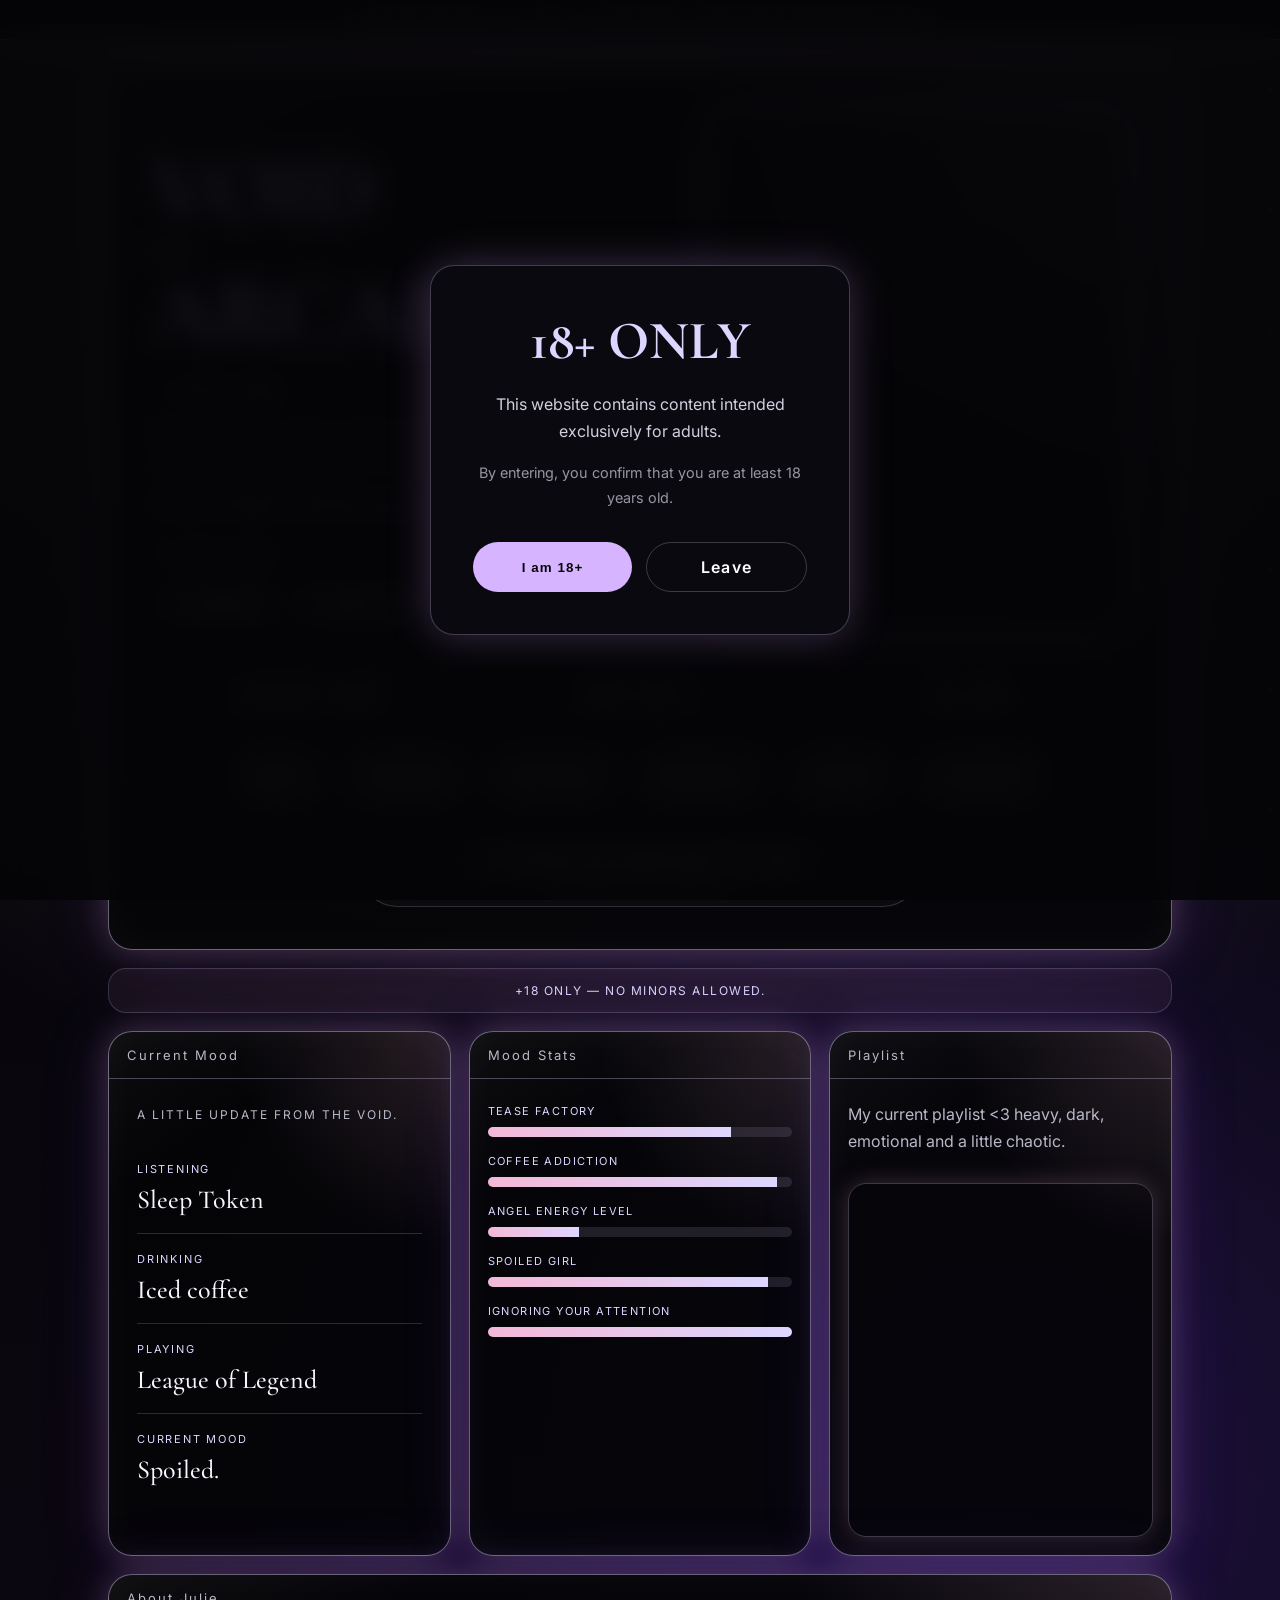
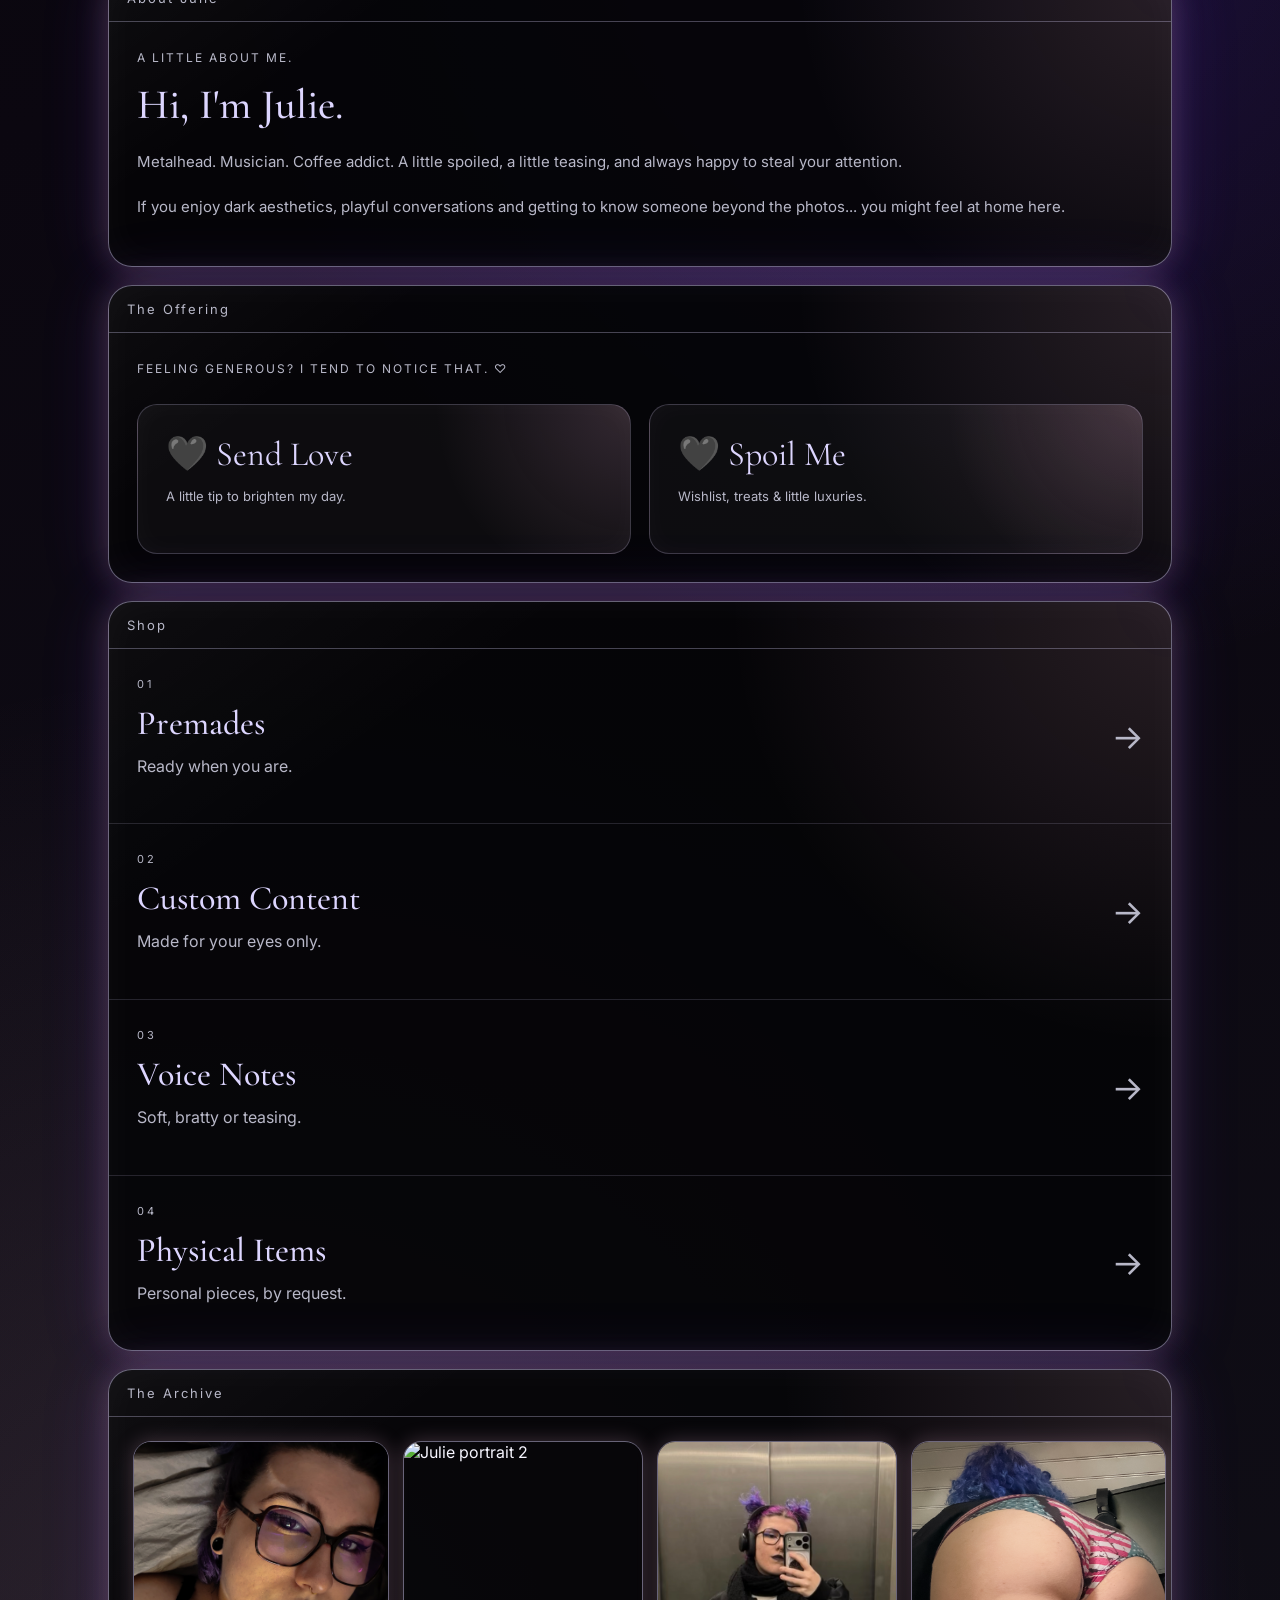
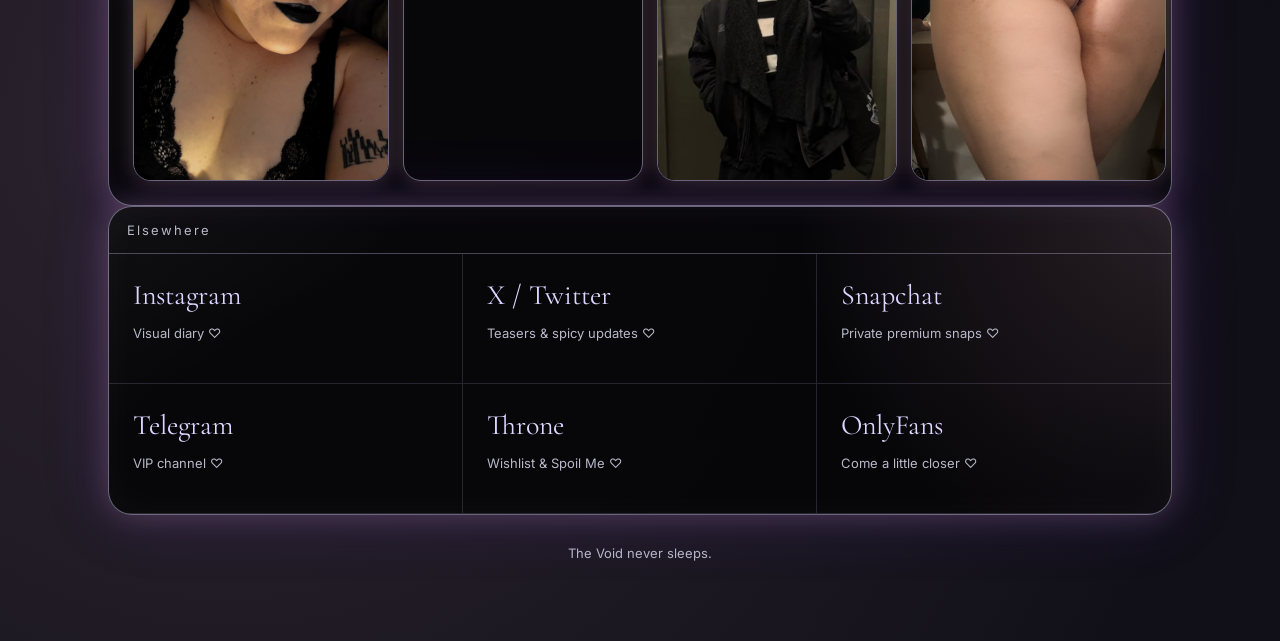
==== commit 35b4a5c3: "Update index.html" ====
--- a/index.html
+++ b/index.html
@@ -5,22 +5,20 @@
   <meta name="viewport" content="width=device-width, initial-scale=1.0" />
   <title>Void of Arcadia</title>
 
-  <link rel="preconnect" href="https://fonts.googleapis.com">
-  <link rel="preconnect" href="https://fonts.gstatic.com" crossorigin>
-  <link href="https://fonts.googleapis.com/css2?family=Cormorant+Garamond:wght@400;500;600;700&family=Inter:wght@300;400;500;600;700&display=swap" rel="stylesheet">
+  <link rel="preconnect" href="https://fonts.googleapis.com" />
+  <link rel="preconnect" href="https://fonts.gstatic.com" crossorigin />
+  <link href="https://fonts.googleapis.com/css2?family=Cormorant+Garamond:wght@400;500;600;700&family=Inter:wght@300;400;500;600;700&display=swap" rel="stylesheet" />
 
   <link rel="stylesheet" href="style.css" />
 </head>
 
 <body>
-
+  <!-- AGE GATE -->
   <div id="age-gate" class="age-gate">
     <div class="age-box">
       <h2>18+ ONLY</h2>
 
-      <p>
-        This website contains content intended exclusively for adults.
-      </p>
+      <p>This website contains content intended exclusively for adults.</p>
 
       <p class="age-small">
         By entering, you confirm that you are at least 18 years old.
@@ -28,18 +26,19 @@
 
       <div class="age-buttons">
         <button id="enter-site" type="button">I am 18+</button>
-        <a href="https://google.com">Leave</a>
+        <a href="https://google.com" rel="noopener noreferrer">Leave</a>
       </div>
     </div>
   </div>
 
+  <!-- TOP TICKER -->
   <div class="top-ticker">
     ✦ VOID OF ARCADIA ✦ 18+ ONLY ✦ SHOP OPEN ✦ METALHEAD PRINCESS ONLINE ✦
   </div>
-  
+
   <main class="page">
-
-    <section class="hero">
+    <!-- HERO -->
+    <header class="hero">
       <div class="hero-text">
         <p class="eyebrow">Welcome</p>
 
@@ -50,15 +49,12 @@
         </h1>
 
         <p class="call-name">— call me Julie.</p>
-
         <p class="hero-line">Welcome to my little corner of the Void.</p>
         <p class="hero-subline">Where heavy music meets soft obsession.</p>
-
         <p class="signature">Pretty in black. Loud by nature.</p>
-
         <p class="online-status">✦ online now</p>
 
-        <div class="tag-list">
+        <div class="tag-list" aria-label="Main tags">
           <span>🖤 metalhead</span>
           <span>🎮 gamer girl</span>
           <span>☕ coffee addict</span>
@@ -66,307 +62,279 @@
       </div>
 
       <div class="portrait-frame">
-  <video
-    autoplay
-    muted
-    loop
-    playsinline
-    preload="auto">
-    <source src="assets/images/PDP.MP4" type="video/mp4">
-    Your browser does not support the video tag.
-  </video>
-</div>
-
-<div class="content-line">
-
-    <span class="active">Brat</span>
-
-    <span class="separator">•</span>
-
-    <span class="active">Femdom</span>
-
-    <span class="separator">•</span>
-
-    <span class="active">Age Play</span>
-
-    <span class="separator">•</span>
-
-    <span class="active">Roleplay</span>
-
-    <span class="separator">•</span>
-
-    <span class="active">Fetish</span>
-
-    <span class="separator">•</span>
-
-    <span class="active">Customs</span>
-
-</div>
-
-<div class="telegram-cta">
-    <a href="https://t.me/voidofarcadia" target="_blank" rel="noopener noreferrer">
-        <span>✦ Looking for something custom?</span>
-        <small>Message me on Telegram.</small>
-    </a>
-</div>
-
-<nav class="hero-nav">
-  <a href="https://onlyfans.com/voidofarcadia" target="_blank" rel="noopener noreferrer">
-    Content Shop
-</a>
-  <a href="https://throne.com/void_of_arcadia" target="_blank" rel="noopener noreferrer">
-        Spoil Me ♡
-    </a>
-    <a href="#gallery">Gallery</a>
-</nav>
-    </section>
+        <video autoplay muted loop playsinline preload="auto">
+          <source src="assets/images/PDP.MP4" type="video/mp4" />
+          Your browser does not support the video tag.
+        </video>
+      </div>
+
+      <nav class="hero-nav" aria-label="Main navigation">
+        <a href="https://onlyfans.com/voidofarcadia" target="_blank" rel="noopener noreferrer">
+          Content Shop
+        </a>
+        <a href="https://throne.com/void_of_arcadia" target="_blank" rel="noopener noreferrer">
+          Spoil Me ♡
+        </a>
+        <a href="#gallery">Gallery</a>
+      </nav>
+
+      <div class="content-line" aria-label="Content categories">
+        <span class="active">Brat</span>
+        <span class="separator">•</span>
+        <span class="active">Femdom</span>
+        <span class="separator">•</span>
+        <span class="active">Age Play</span>
+        <span class="separator">•</span>
+        <span class="active">Roleplay</span>
+        <span class="separator">•</span>
+        <span class="active">Fetish</span>
+        <span class="separator">•</span>
+        <span class="active">Customs</span>
+      </div>
+
+      <div class="telegram-cta">
+        <a href="https://t.me/voidofarcadia" target="_blank" rel="noopener noreferrer">
+          <span>✦ Looking for something custom?</span>
+          <small>Message me on Telegram.</small>
+        </a>
+      </div>
+    </header>
 
     <section class="age-warning">
-  +18 only — no minors allowed.
-</section>
-
-<section class="dashboard">
-
-  <article class="panel mood-panel">
-    <div class="panel-header">Current Mood</div>
-
-    <div class="panel-content">
-      <p class="section-intro">A little update from the Void.</p>
-
-      <div class="mood-list">
-        <div class="mood-item">
-          <span>Listening</span>
-          <strong>Sleep Token</strong>
-        </div>
-
-        <div class="mood-item">
-          <span>Drinking</span>
-          <strong>Iced coffee</strong>
-        </div>
-
-        <div class="mood-item">
-          <span>Playing</span>
-          <strong>League of Legend</strong>
-        </div>
-
-        <div class="mood-item">
-          <span>Current mood</span>
-          <strong>Spoiled.</strong>
-        </div>
-      </div>
-    </div>
-  </article>
-
-  <article class="panel stats-panel">
-    <div class="panel-header">Mood Stats</div>
-
-  <div class="status-list">
-
-  <div>
-    <span>Tease Factory</span>
-    <div class="bar"><span style="width:80%"></span></div>
-  </div>
-
-  <div>
-    <span>Coffee Addiction</span>
-    <div class="bar"><span style="width:95%"></span></div>
-  </div>
-
-  <div>
-    <span>Angel Energy Level</span>
-    <div class="bar"><span style="width:30%"></span></div>
-  </div>
-
-  <div>
-    <span>Spoiled Girl</span>
-    <div class="bar"><span style="width:92%"></span></div>
-  </div>
-
-  <div>
-    <span>Ignoring your attention</span>
-    <div class="bar"><span style="width:100%"></span></div>
-  </div>
-  </article>
-
-  <article class="panel playlist-panel">
-    <div class="panel-header">Playlist</div>
-
-   <p class="panel-text">
-  My current playlist &lt;3 heavy, dark, emotional and a little chaotic.
-</p>
-
-    <div class="spotify-player">
-      <iframe
-        style="border-radius:12px"
-        src="https://open.spotify.com/embed/playlist/5ngXrhkCPc4Lo2xUc4wAb2?utm_source=generator&theme=0&si=b8b03e64f0634dab"
-        width="100%"
-        height="352"
-        frameborder="0"
-        allowfullscreen
-        allow="autoplay; clipboard-write; encrypted-media; fullscreen; picture-in-picture"
-        loading="lazy">
-      </iframe>
-    </div>
-  </article>
-
-</section>
-
-<section class="panel about-panel">
-  <div class="panel-header">About Julie</div>
-
-  <div class="panel-content">
-    <p class="section-intro">A little about me.</p>
-
-    <h2 class="about-title">Hi, I'm Julie.</h2>
-
-    <p class="about-text">
-      Metalhead. Musician. Coffee addict. A little spoiled, a little teasing,
-      and always happy to steal your attention.
-    </p>
-
-    <p class="about-text">
-      If you enjoy dark aesthetics, playful conversations and getting to know
-      someone beyond the photos... you might feel at home here.
-    </p>
-  </div>
-</section>
-
-   <section class="panel offering-panel" id="offering">
-  <div class="panel-header">The Offering</div>
-
-  <div class="panel-content">
-    <p class="section-intro">
-      Feeling generous? I tend to notice that. ♡
-    </p>
-
-    <div class="offering-menu">
-      <a href="https://paypal.me/Voidofarcadia" target="_blank" rel="noopener noreferrer">
-        <span>🖤 Send Love</span>
-        <strong>A little tip to brighten my day.</strong>
-      </a>
-
-      <a href="https://throne.com/void_of_arcadia" target="_blank" rel="noopener noreferrer">
-    <span>🖤 Spoil Me</span>
-    <strong>Wishlist, treats & little luxuries.</strong>
-</a>
-    </div>
-  </div>
-</section>
-
- <section class="panel shop-panel" id="shop">
-
-    <div class="panel-header">
-        Shop
-    </div>
-
-<div class="shop-menu">
-
-    <a href="#" class="shop-item">
-        <div>
+      +18 only — no minors allowed.
+    </section>
+
+    <!-- DASHBOARD -->
+    <section class="dashboard" aria-label="Current mood dashboard">
+      <article class="panel mood-panel">
+        <div class="panel-header">Current Mood</div>
+
+        <div class="panel-content">
+          <p class="section-intro">A little update from the Void.</p>
+
+          <div class="mood-list">
+            <div class="mood-item">
+              <span>Listening</span>
+              <strong>Sleep Token</strong>
+            </div>
+
+            <div class="mood-item">
+              <span>Drinking</span>
+              <strong>Iced coffee</strong>
+            </div>
+
+            <div class="mood-item">
+              <span>Playing</span>
+              <strong>League of Legend</strong>
+            </div>
+
+            <div class="mood-item">
+              <span>Current mood</span>
+              <strong>Spoiled.</strong>
+            </div>
+          </div>
+        </div>
+      </article>
+
+      <article class="panel stats-panel">
+        <div class="panel-header">Mood Stats</div>
+
+        <div class="status-list">
+          <div>
+            <span>Tease Factory</span>
+            <div class="bar"><span style="width:80%"></span></div>
+          </div>
+
+          <div>
+            <span>Coffee Addiction</span>
+            <div class="bar"><span style="width:95%"></span></div>
+          </div>
+
+          <div>
+            <span>Angel Energy Level</span>
+            <div class="bar"><span style="width:30%"></span></div>
+          </div>
+
+          <div>
+            <span>Spoiled Girl</span>
+            <div class="bar"><span style="width:92%"></span></div>
+          </div>
+
+          <div>
+            <span>Ignoring your attention</span>
+            <div class="bar"><span style="width:100%"></span></div>
+          </div>
+        </div>
+      </article>
+
+      <article class="panel playlist-panel">
+        <div class="panel-header">Playlist</div>
+
+        <p class="panel-text">
+          My current playlist &lt;3 heavy, dark, emotional and a little chaotic.
+        </p>
+
+        <div class="spotify-player">
+          <iframe
+            style="border-radius:12px"
+            src="https://open.spotify.com/embed/playlist/5ngXrhkCPc4Lo2xUc4wAb2?utm_source=generator&theme=0&si=b8b03e64f0634dab"
+            width="100%"
+            height="352"
+            frameborder="0"
+            allowfullscreen
+            allow="autoplay; clipboard-write; encrypted-media; fullscreen; picture-in-picture"
+            loading="lazy">
+          </iframe>
+        </div>
+      </article>
+    </section>
+
+    <!-- ABOUT -->
+    <section class="panel about-panel">
+      <div class="panel-header">About Julie</div>
+
+      <div class="panel-content">
+        <p class="section-intro">A little about me.</p>
+
+        <h2 class="about-title">Hi, I'm Julie.</h2>
+
+        <p class="about-text">
+          Metalhead. Musician. Coffee addict. A little spoiled, a little teasing,
+          and always happy to steal your attention.
+        </p>
+
+        <p class="about-text">
+          If you enjoy dark aesthetics, playful conversations and getting to know
+          someone beyond the photos... you might feel at home here.
+        </p>
+      </div>
+    </section>
+
+    <!-- OFFERING -->
+    <section class="panel offering-panel" id="offering">
+      <div class="panel-header">The Offering</div>
+
+      <div class="panel-content">
+        <p class="section-intro">Feeling generous? I tend to notice that. ♡</p>
+
+        <div class="offering-menu">
+          <a href="https://paypal.me/Voidofarcadia" target="_blank" rel="noopener noreferrer">
+            <span>🖤 Send Love</span>
+            <strong>A little tip to brighten my day.</strong>
+          </a>
+
+          <a href="https://throne.com/void_of_arcadia" target="_blank" rel="noopener noreferrer">
+            <span>🖤 Spoil Me</span>
+            <strong>Wishlist, treats & little luxuries.</strong>
+          </a>
+        </div>
+      </div>
+    </section>
+
+    <!-- SHOP -->
+    <section class="panel shop-panel" id="shop">
+      <div class="panel-header">Shop</div>
+
+      <div class="shop-menu">
+        <a href="https://onlyfans.com/voidofarcadia" target="_blank" rel="noopener noreferrer" class="shop-item">
+          <div>
             <span class="shop-id">01</span>
             <h2>Premades</h2>
-         <p>Ready when you are.</p>
-        </div>
-
-        <span class="shop-arrow">→</span>
-    </a>
-
-    <a href="#" class="shop-item">
-        <div>
+            <p>Ready when you are.</p>
+          </div>
+          <span class="shop-arrow">→</span>
+        </a>
+
+        <a href="https://t.me/voidofarcadia" target="_blank" rel="noopener noreferrer" class="shop-item">
+          <div>
             <span class="shop-id">02</span>
             <h2>Custom Content</h2>
-        <p>Made for your eyes only.</p>
-        </div>
-
-        <span class="shop-arrow">→</span>
-    </a>
-
-    <a href="#" class="shop-item">
-        <div>
+            <p>Made for your eyes only.</p>
+          </div>
+          <span class="shop-arrow">→</span>
+        </a>
+
+        <a href="https://t.me/voidofarcadia" target="_blank" rel="noopener noreferrer" class="shop-item">
+          <div>
             <span class="shop-id">03</span>
             <h2>Voice Notes</h2>
-         <p>Soft, bratty or teasing.</p>
-        </div>
-
-        <span class="shop-arrow">→</span>
-    </a>
-
-    <a href="#" class="shop-item">
-        <div>
+            <p>Soft, bratty or teasing.</p>
+          </div>
+          <span class="shop-arrow">→</span>
+        </a>
+
+        <a href="https://t.me/voidofarcadia" target="_blank" rel="noopener noreferrer" class="shop-item">
+          <div>
             <span class="shop-id">04</span>
             <h2>Physical Items</h2>
-       <p>Personal pieces, by request.</p>
-        </div>
-
-        <span class="shop-arrow">→</span>
-    </a>
-
-</div>
-
-</section>
-
-   <section class="panel archive-panel" id="gallery">
-  <div class="panel-header">The Archive</div>
-
-<div class="archive-slider">
-  <img src="assets/images/gallery-01.png" alt="Julie portrait 1">
-  <img src="assets/images/gallery-02.jpg" alt="Julie portrait 2">
-  <img src="assets/images/gallery-03.jpg" alt="Julie portrait 3">
-  <img src="assets/images/gallery-04.png" alt="Julie portrait 4">
-  <img src="assets/images/gallery-05.png" alt="Julie portrait 5">
-  <img src="assets/images/gallery-06.png" alt="Julie portrait 6">
-  <img src="assets/images/gallery-07.png" alt="Julie portrait 7">
-</div>
-</section>
-
-<div class="lightbox" id="lightbox">
-  <button class="lightbox-close">×</button>
-  <img src="" alt="" />
-</div>
-
-
+            <p>Personal pieces, by request.</p>
+          </div>
+          <span class="shop-arrow">→</span>
+        </a>
+      </div>
+    </section>
+
+    <!-- GALLERY -->
+    <section class="panel archive-panel" id="gallery">
+      <div class="panel-header">The Archive</div>
+
+      <div class="archive-slider">
+        <img src="assets/images/gallery-01.JPG" alt="Julie portrait 1" loading="lazy" />
+        <img src="assets/images/gallery-02.jpg" alt="Julie portrait 2" loading="lazy" />
+        <img src="assets/images/gallery-03.jpg" alt="Julie portrait 3" loading="lazy" />
+        <img src="assets/images/gallery-04.png" alt="Julie portrait 4" loading="lazy" />
+        <img src="assets/images/gallery-05.png" alt="Julie portrait 5" loading="lazy" />
+        <img src="assets/images/gallery-06.png" alt="Julie portrait 6" loading="lazy" />
+        <img src="assets/images/gallery-07.JPG" alt="Julie portrait 7" loading="lazy" />
+      </div>
+    </section>
+
+    <!-- LIGHTBOX -->
+    <div class="lightbox" id="lightbox">
+      <button class="lightbox-close" type="button" aria-label="Close image">×</button>
+      <img src="" alt="Expanded gallery image" />
+    </div>
+
+    <!-- LINKS -->
     <section class="panel" id="links">
       <div class="panel-header">Elsewhere</div>
 
       <div class="links-menu">
-
- <a href="https://www.instagram.com/void.of.arcadia/" target="_blank" rel="noopener noreferrer">
-    <span>Instagram</span>
-    <strong>Visual diary ♡</strong>
-</a>
-
- <a href="https://x.com/VoidofArcadia" target="_blank" rel="noopener noreferrer">
-    <span>X / Twitter</span>
-    <strong>Teasers & spicy updates ♡</strong>
-</a>
-
-<a href="https://www.snapchat.com/add/voidofarcadia" target="_blank" rel="noopener noreferrer">
-    <span>Snapchat</span>
-    <strong>Private premium snaps ♡</strong>
-</a>
-
- <a href="https://t.me/+NhUw_gKy7bZhNWE0" target="_blank" rel="noopener noreferrer">
-    <span>Telegram</span>
-    <strong>VIP channel ♡</strong>
-</a>
-
- <a href="https://throne.com/void_of_arcadia" target="_blank" rel="noopener noreferrer">
-  <span>Throne</span>
-  <strong>Wishlist & Spoil Me ♡</strong>
-</a>
-
-<a href="https://onlyfans.com/voidofarcadia" target="_blank" rel="noopener noreferrer">
-    <span>OnlyFans</span>
-    <strong>Come a little closer ♡</strong>
-</a>
-
-</div>
+        <a href="https://www.instagram.com/void.of.arcadia/" target="_blank" rel="noopener noreferrer">
+          <span>Instagram</span>
+          <strong>Visual diary ♡</strong>
+        </a>
+
+        <a href="https://x.com/VoidofArcadia" target="_blank" rel="noopener noreferrer">
+          <span>X / Twitter</span>
+          <strong>Teasers & spicy updates ♡</strong>
+        </a>
+
+        <a href="https://www.snapchat.com/add/voidofarcadia" target="_blank" rel="noopener noreferrer">
+          <span>Snapchat</span>
+          <strong>Private premium snaps ♡</strong>
+        </a>
+
+        <a href="https://t.me/+NhUw_gKy7bZhNWE0" target="_blank" rel="noopener noreferrer">
+          <span>Telegram</span>
+          <strong>VIP channel ♡</strong>
+        </a>
+
+        <a href="https://throne.com/void_of_arcadia" target="_blank" rel="noopener noreferrer">
+          <span>Throne</span>
+          <strong>Wishlist & Spoil Me ♡</strong>
+        </a>
+
+        <a href="https://onlyfans.com/voidofarcadia" target="_blank" rel="noopener noreferrer">
+          <span>OnlyFans</span>
+          <strong>Come a little closer ♡</strong>
+        </a>
+      </div>
     </section>
 
     <footer>
       The Void never sleeps.
     </footer>
-
   </main>
 
   <script src="script.js"></script>
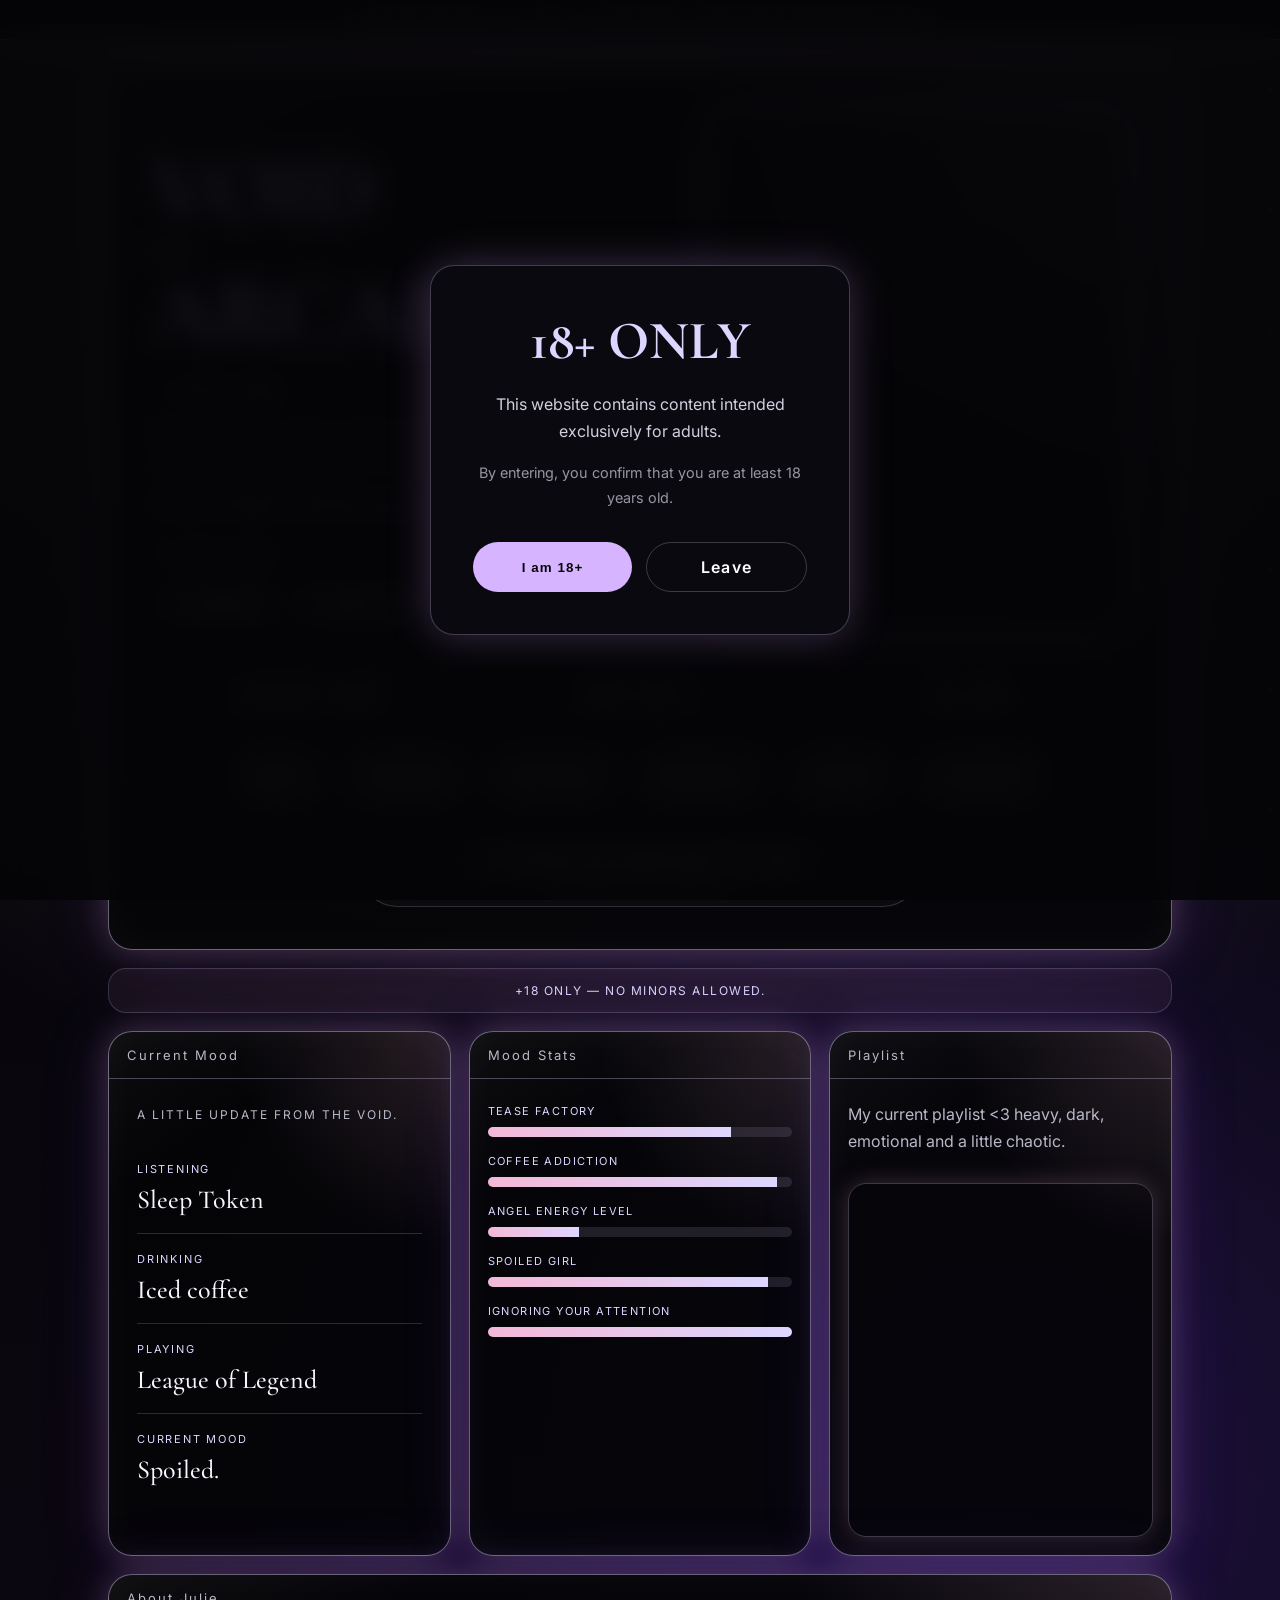
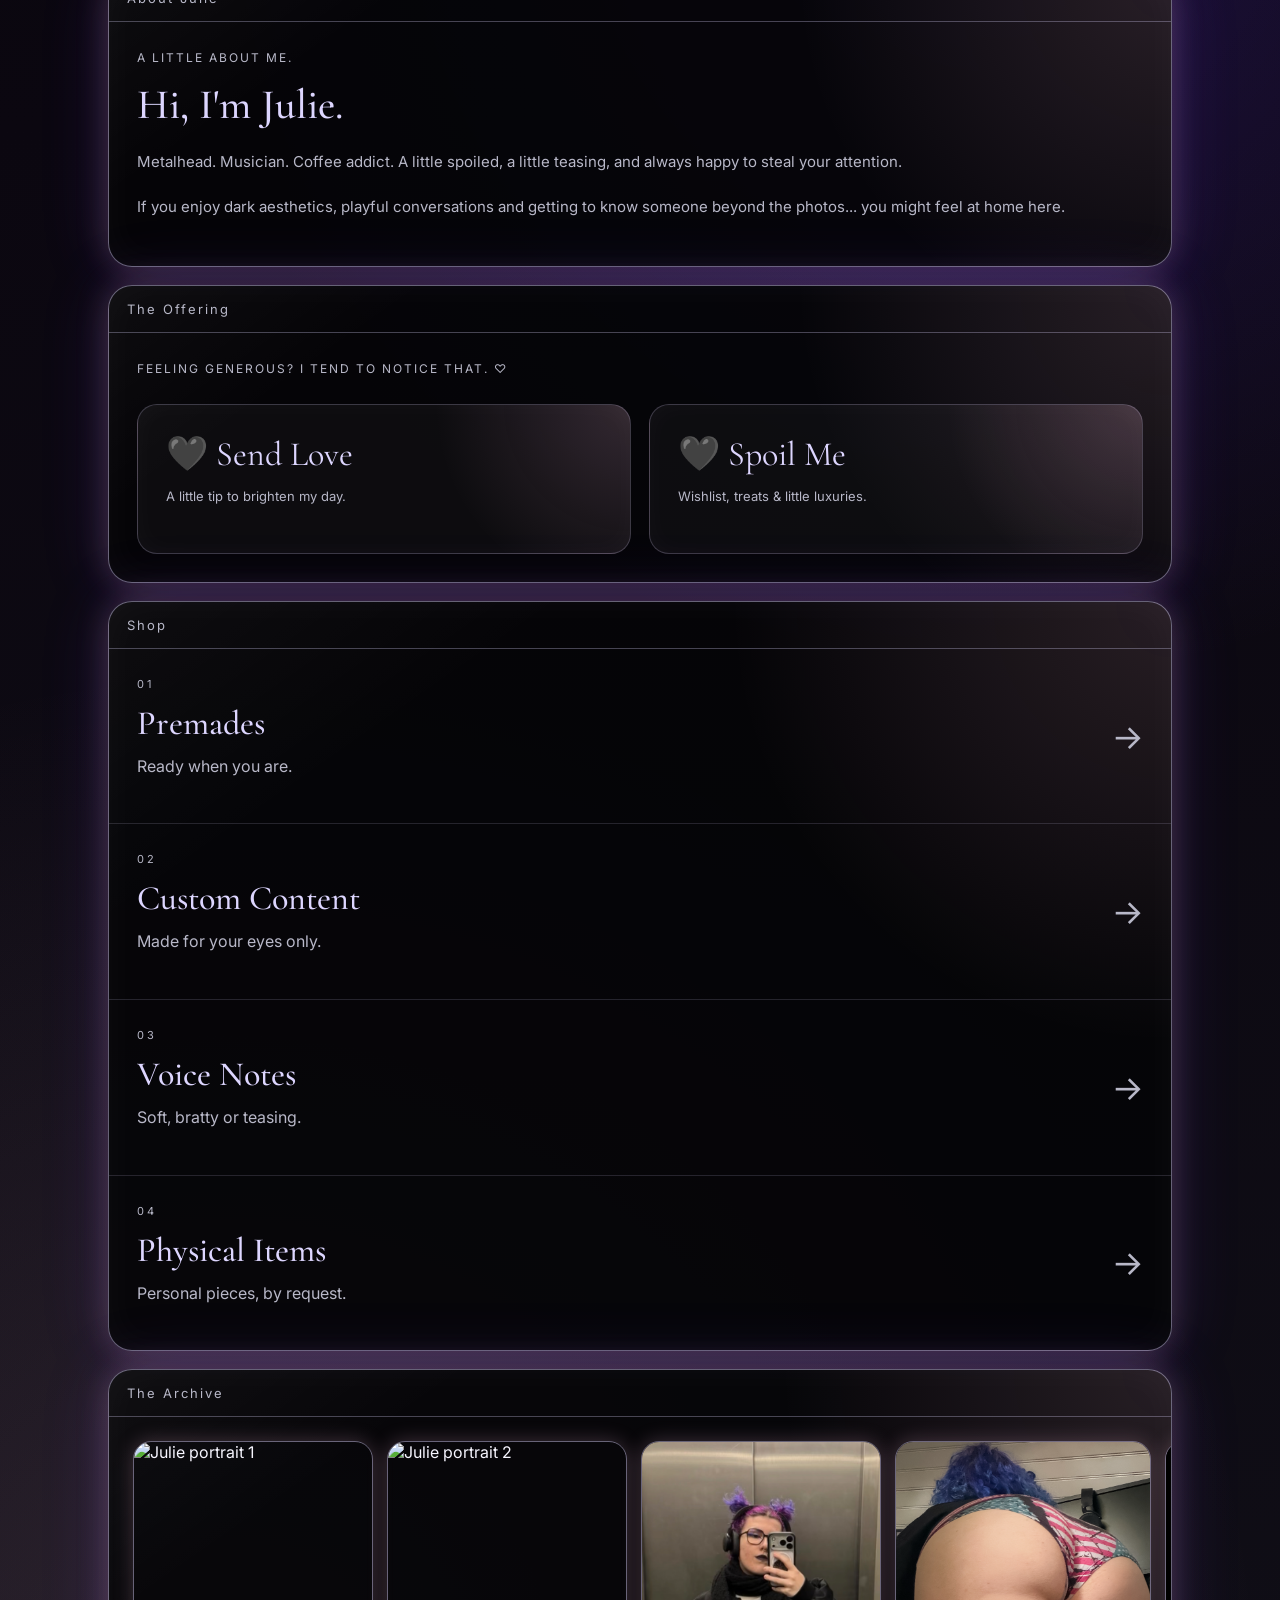
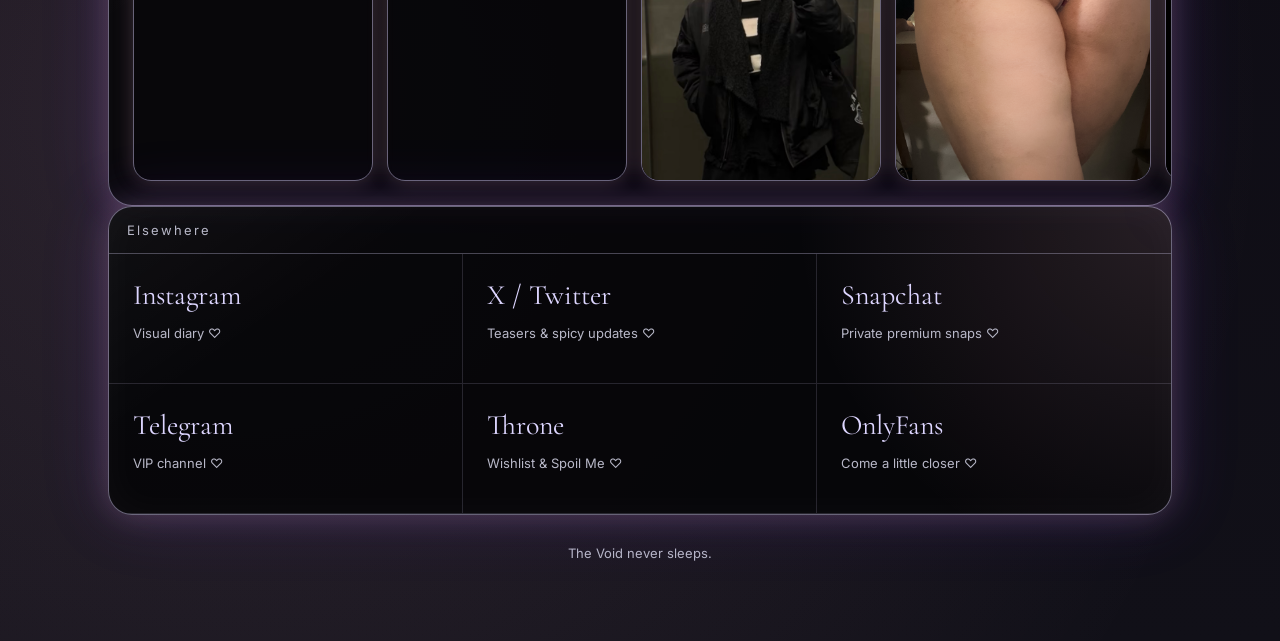
==== commit dd4f8019: "Update index.html" ====
--- a/index.html
+++ b/index.html
@@ -279,13 +279,13 @@
       <div class="panel-header">The Archive</div>
 
       <div class="archive-slider">
-        <img src="assets/images/gallery-01.JPG" alt="Julie portrait 1" loading="lazy" />
+        <img src="assets/images/gallery-01.png" alt="Julie portrait 1" loading="lazy" />
         <img src="assets/images/gallery-02.jpg" alt="Julie portrait 2" loading="lazy" />
         <img src="assets/images/gallery-03.jpg" alt="Julie portrait 3" loading="lazy" />
         <img src="assets/images/gallery-04.png" alt="Julie portrait 4" loading="lazy" />
         <img src="assets/images/gallery-05.png" alt="Julie portrait 5" loading="lazy" />
         <img src="assets/images/gallery-06.png" alt="Julie portrait 6" loading="lazy" />
-        <img src="assets/images/gallery-07.JPG" alt="Julie portrait 7" loading="lazy" />
+        <img src="assets/images/gallery-07.png" alt="Julie portrait 7" loading="lazy" />
       </div>
     </section>
 
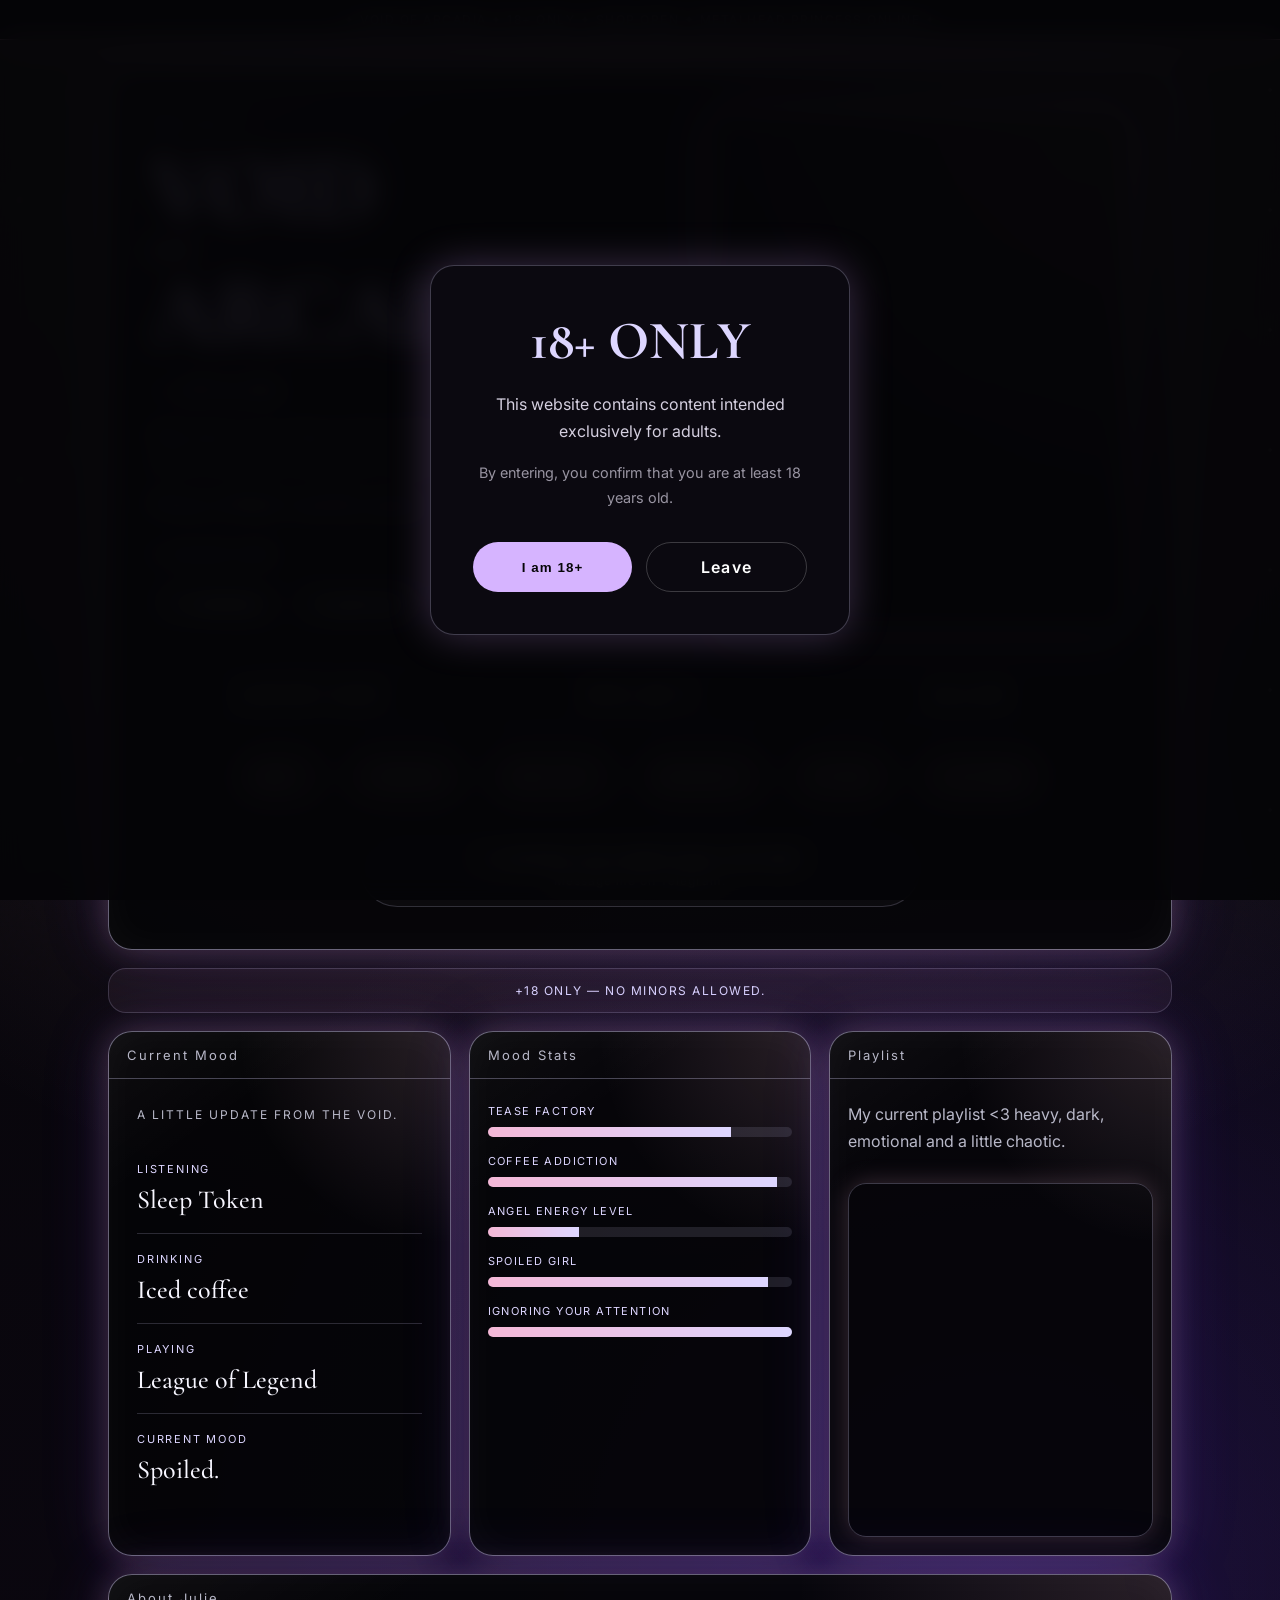
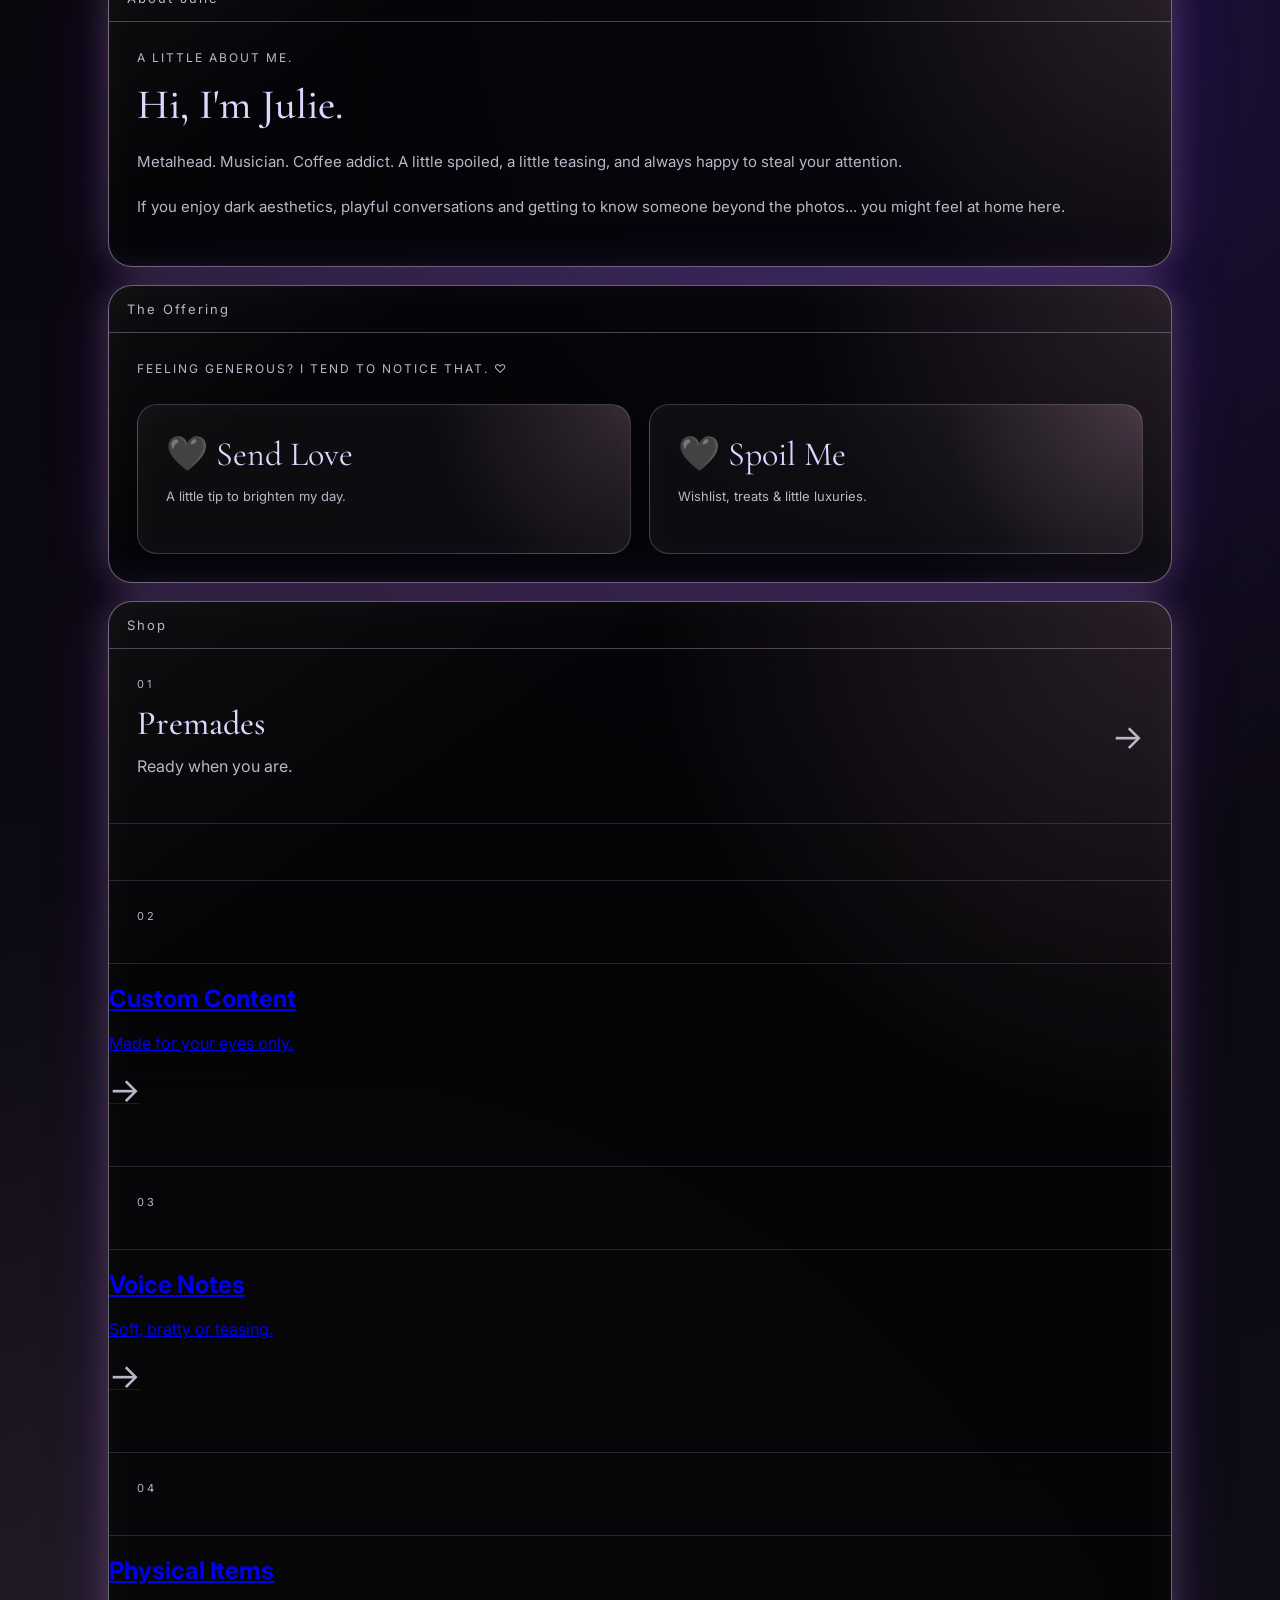
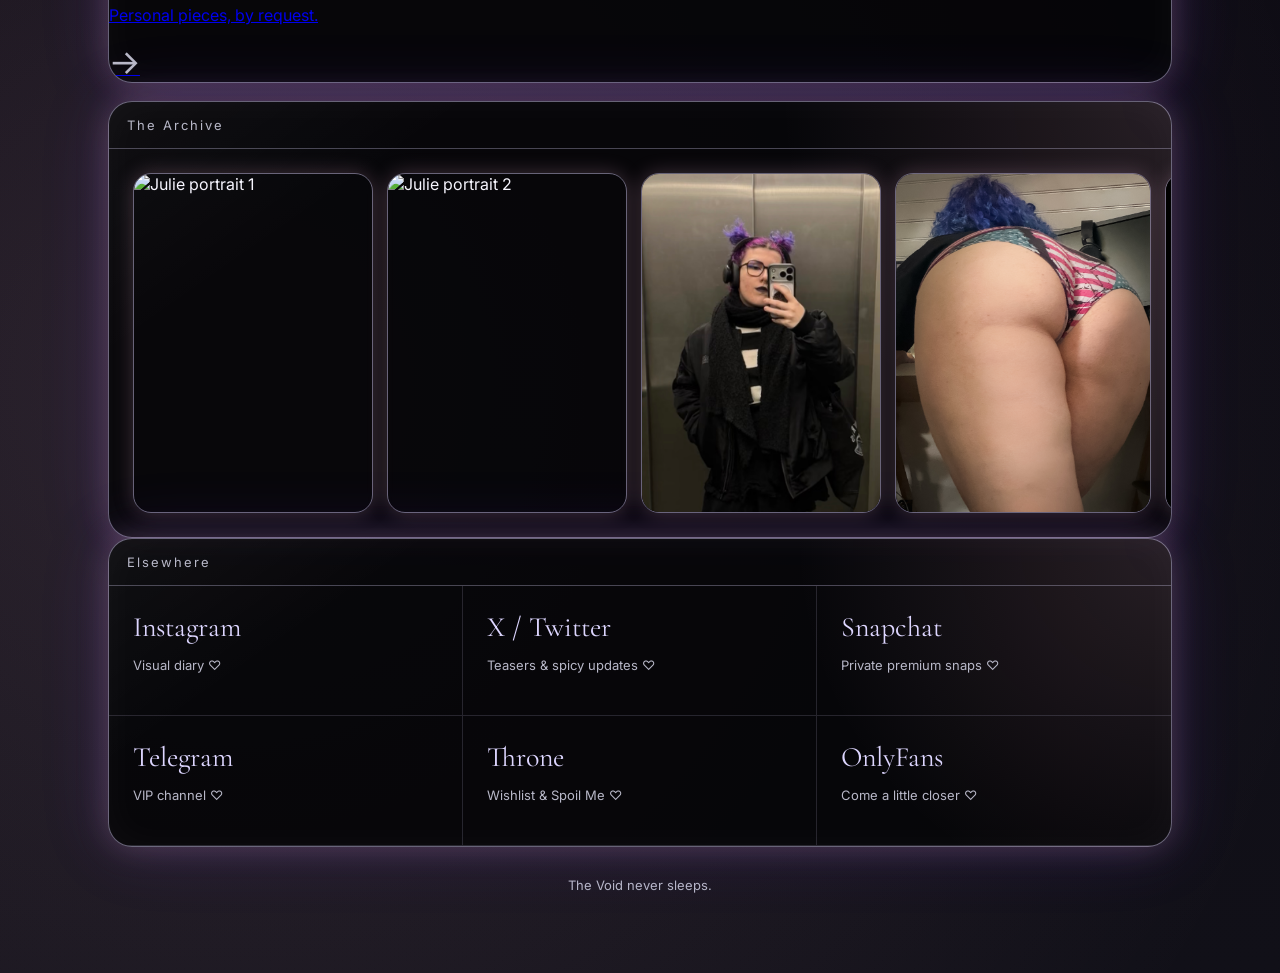
==== commit 6dc26425: "Update index.html" ====
--- a/index.html
+++ b/index.html
@@ -248,6 +248,7 @@
         <a href="https://t.me/voidofarcadia" target="_blank" rel="noopener noreferrer" class="shop-item">
           <div>
             <span class="shop-id">02</span>
+            <a href="https://t.me/+NhUw_gKy7bZhNWE0" target="_blank" rel="noopener noreferrer">
             <h2>Custom Content</h2>
             <p>Made for your eyes only.</p>
           </div>
@@ -257,6 +258,7 @@
         <a href="https://t.me/voidofarcadia" target="_blank" rel="noopener noreferrer" class="shop-item">
           <div>
             <span class="shop-id">03</span>
+            <a href="https://t.me/+NhUw_gKy7bZhNWE0" target="_blank" rel="noopener noreferrer">
             <h2>Voice Notes</h2>
             <p>Soft, bratty or teasing.</p>
           </div>
@@ -266,6 +268,7 @@
         <a href="https://t.me/voidofarcadia" target="_blank" rel="noopener noreferrer" class="shop-item">
           <div>
             <span class="shop-id">04</span>
+            <a href="https://t.me/+NhUw_gKy7bZhNWE0" target="_blank" rel="noopener noreferrer">
             <h2>Physical Items</h2>
             <p>Personal pieces, by request.</p>
           </div>
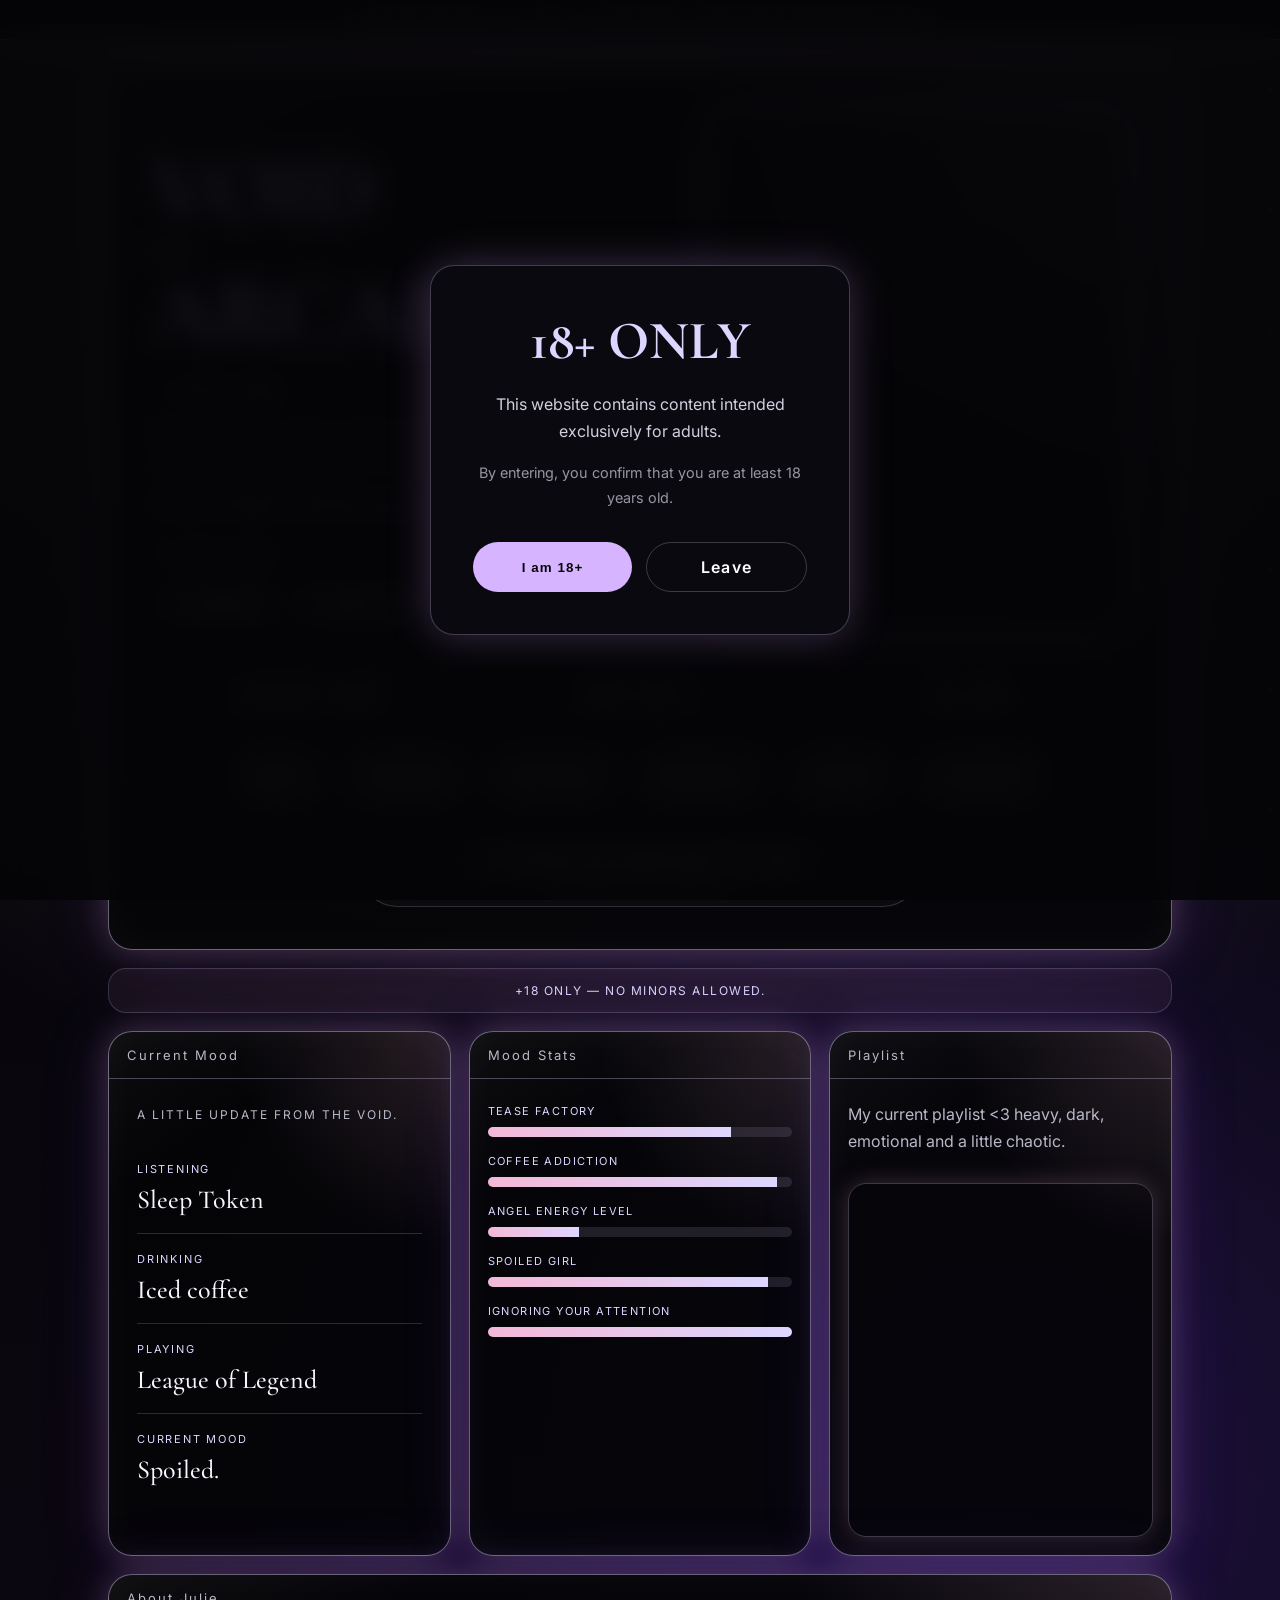
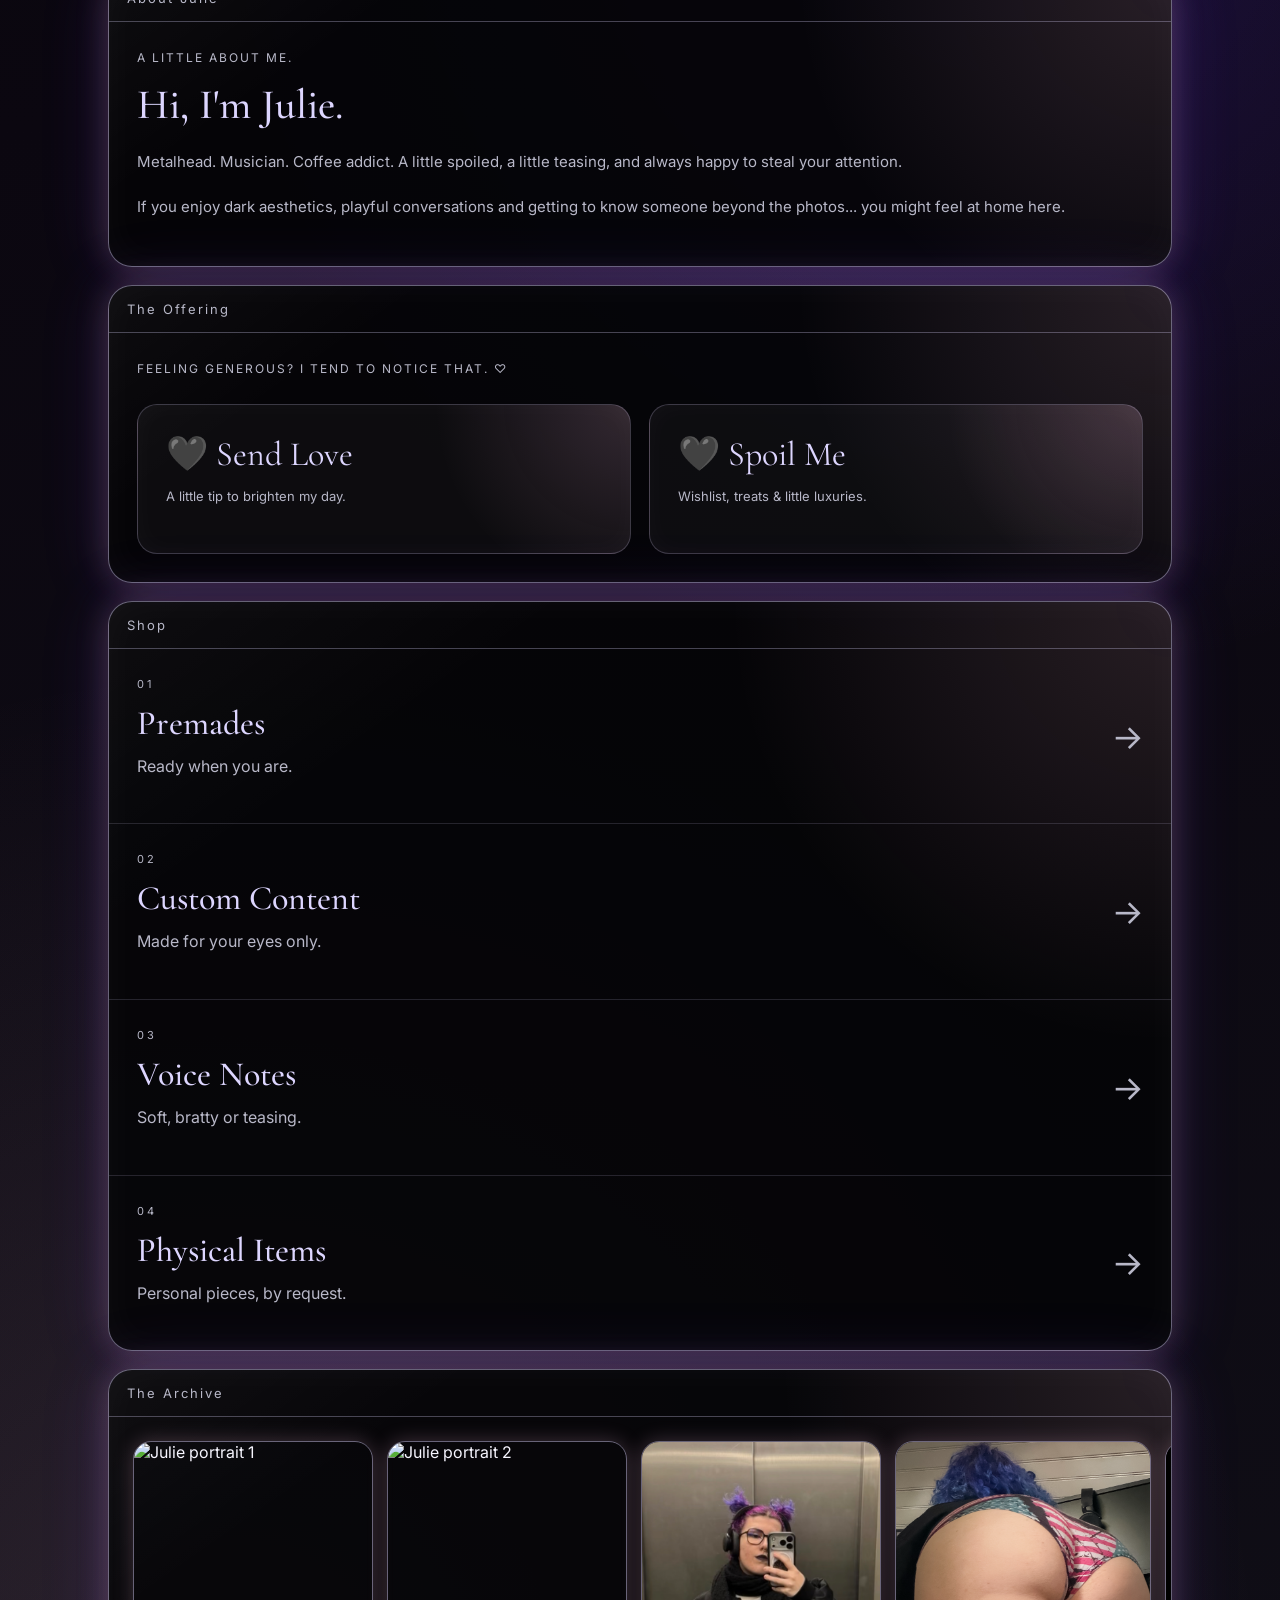
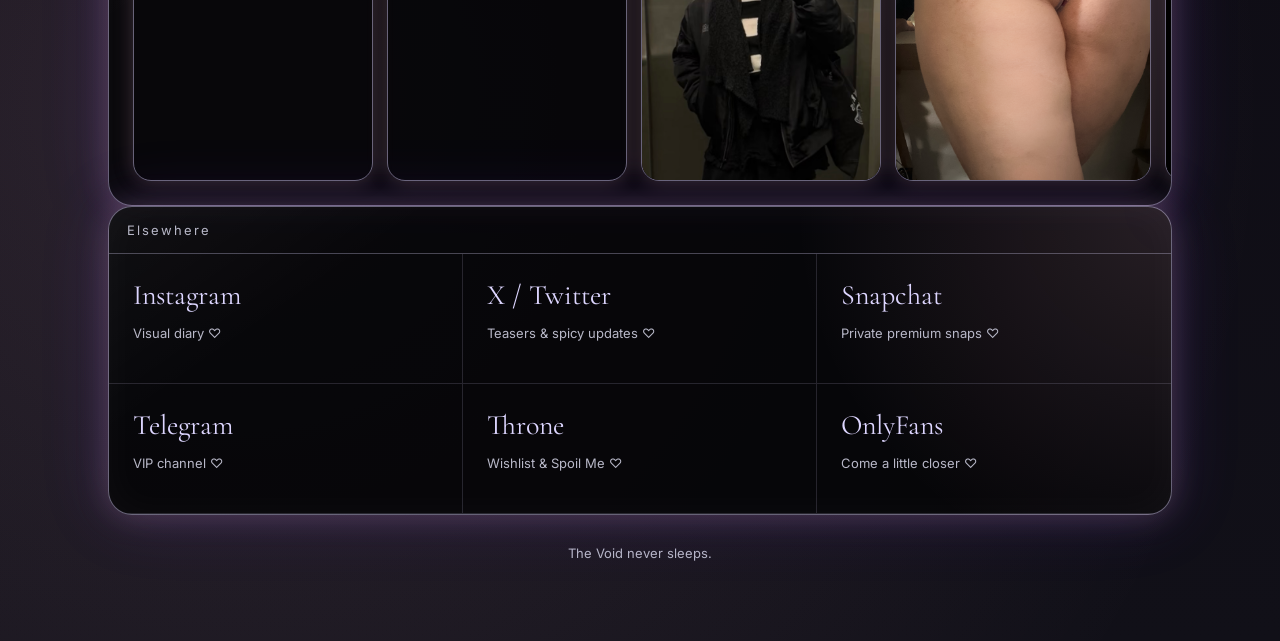
==== commit 430e38ab: "Update index.html" ====
--- a/index.html
+++ b/index.html
@@ -232,50 +232,49 @@
     </section>
 
     <!-- SHOP -->
-    <section class="panel shop-panel" id="shop">
-      <div class="panel-header">Shop</div>
-
-      <div class="shop-menu">
-        <a href="https://onlyfans.com/voidofarcadia" target="_blank" rel="noopener noreferrer" class="shop-item">
-          <div>
-            <span class="shop-id">01</span>
-            <h2>Premades</h2>
-            <p>Ready when you are.</p>
-          </div>
-          <span class="shop-arrow">→</span>
-        </a>
-
-        <a href="https://t.me/voidofarcadia" target="_blank" rel="noopener noreferrer" class="shop-item">
-          <div>
-            <span class="shop-id">02</span>
-            <a href="https://t.me/+NhUw_gKy7bZhNWE0" target="_blank" rel="noopener noreferrer">
-            <h2>Custom Content</h2>
-            <p>Made for your eyes only.</p>
-          </div>
-          <span class="shop-arrow">→</span>
-        </a>
-
-        <a href="https://t.me/voidofarcadia" target="_blank" rel="noopener noreferrer" class="shop-item">
-          <div>
-            <span class="shop-id">03</span>
-            <a href="https://t.me/+NhUw_gKy7bZhNWE0" target="_blank" rel="noopener noreferrer">
-            <h2>Voice Notes</h2>
-            <p>Soft, bratty or teasing.</p>
-          </div>
-          <span class="shop-arrow">→</span>
-        </a>
-
-        <a href="https://t.me/voidofarcadia" target="_blank" rel="noopener noreferrer" class="shop-item">
-          <div>
-            <span class="shop-id">04</span>
-            <a href="https://t.me/+NhUw_gKy7bZhNWE0" target="_blank" rel="noopener noreferrer">
-            <h2>Physical Items</h2>
-            <p>Personal pieces, by request.</p>
-          </div>
-          <span class="shop-arrow">→</span>
-        </a>
-      </div>
-    </section>
+<section class="panel shop-panel" id="shop">
+  <div class="panel-header">Shop</div>
+
+  <div class="shop-menu">
+
+    <a href="https://onlyfans.com/voidofarcadia" target="_blank" rel="noopener noreferrer" class="shop-item">
+      <div>
+        <span class="shop-id">01</span>
+        <h2>Premades</h2>
+        <p>Ready when you are.</p>
+      </div>
+      <span class="shop-arrow">→</span>
+    </a>
+
+    <a href="https://t.me/+NhUw_gKy7bZhNWE0" target="_blank" rel="noopener noreferrer" class="shop-item">
+      <div>
+        <span class="shop-id">02</span>
+        <h2>Custom Content</h2>
+        <p>Made for your eyes only.</p>
+      </div>
+      <span class="shop-arrow">→</span>
+    </a>
+
+    <a href="https://t.me/+NhUw_gKy7bZhNWE0" target="_blank" rel="noopener noreferrer" class="shop-item">
+      <div>
+        <span class="shop-id">03</span>
+        <h2>Voice Notes</h2>
+        <p>Soft, bratty or teasing.</p>
+      </div>
+      <span class="shop-arrow">→</span>
+    </a>
+
+    <a href="https://t.me/+NhUw_gKy7bZhNWE0" target="_blank" rel="noopener noreferrer" class="shop-item">
+      <div>
+        <span class="shop-id">04</span>
+        <h2>Physical Items</h2>
+        <p>Personal pieces, by request.</p>
+      </div>
+      <span class="shop-arrow">→</span>
+    </a>
+
+  </div>
+</section>
 
     <!-- GALLERY -->
     <section class="panel archive-panel" id="gallery">
--- a/style.css
+++ b/style.css
@@ -1260,3 +1260,48 @@
 .age-gate.hidden {
   display: none;
 }
+@media (max-width: 768px) {
+  body {
+    overflow-x: hidden;
+  }
+
+  main,
+  section,
+  .section,
+  .card,
+  .service-card {
+    width: 100%;
+    max-width: 100%;
+    box-sizing: border-box;
+  }
+
+  h1 {
+    font-size: clamp(2.2rem, 12vw, 4rem);
+    line-height: 0.9;
+  }
+
+  h2,
+  .card h2,
+  .service-card h2 {
+    font-size: clamp(2rem, 9vw, 3rem);
+    line-height: 1;
+    word-break: break-word;
+  }
+
+  p,
+  a {
+    font-size: clamp(1rem, 5vw, 1.4rem);
+    line-height: 1.25;
+  }
+
+  .card,
+  .service-card {
+    padding: 2rem 1.2rem;
+    min-height: auto;
+  }
+
+  .arrow,
+  .card-arrow {
+    font-size: 2rem;
+  }
+}
